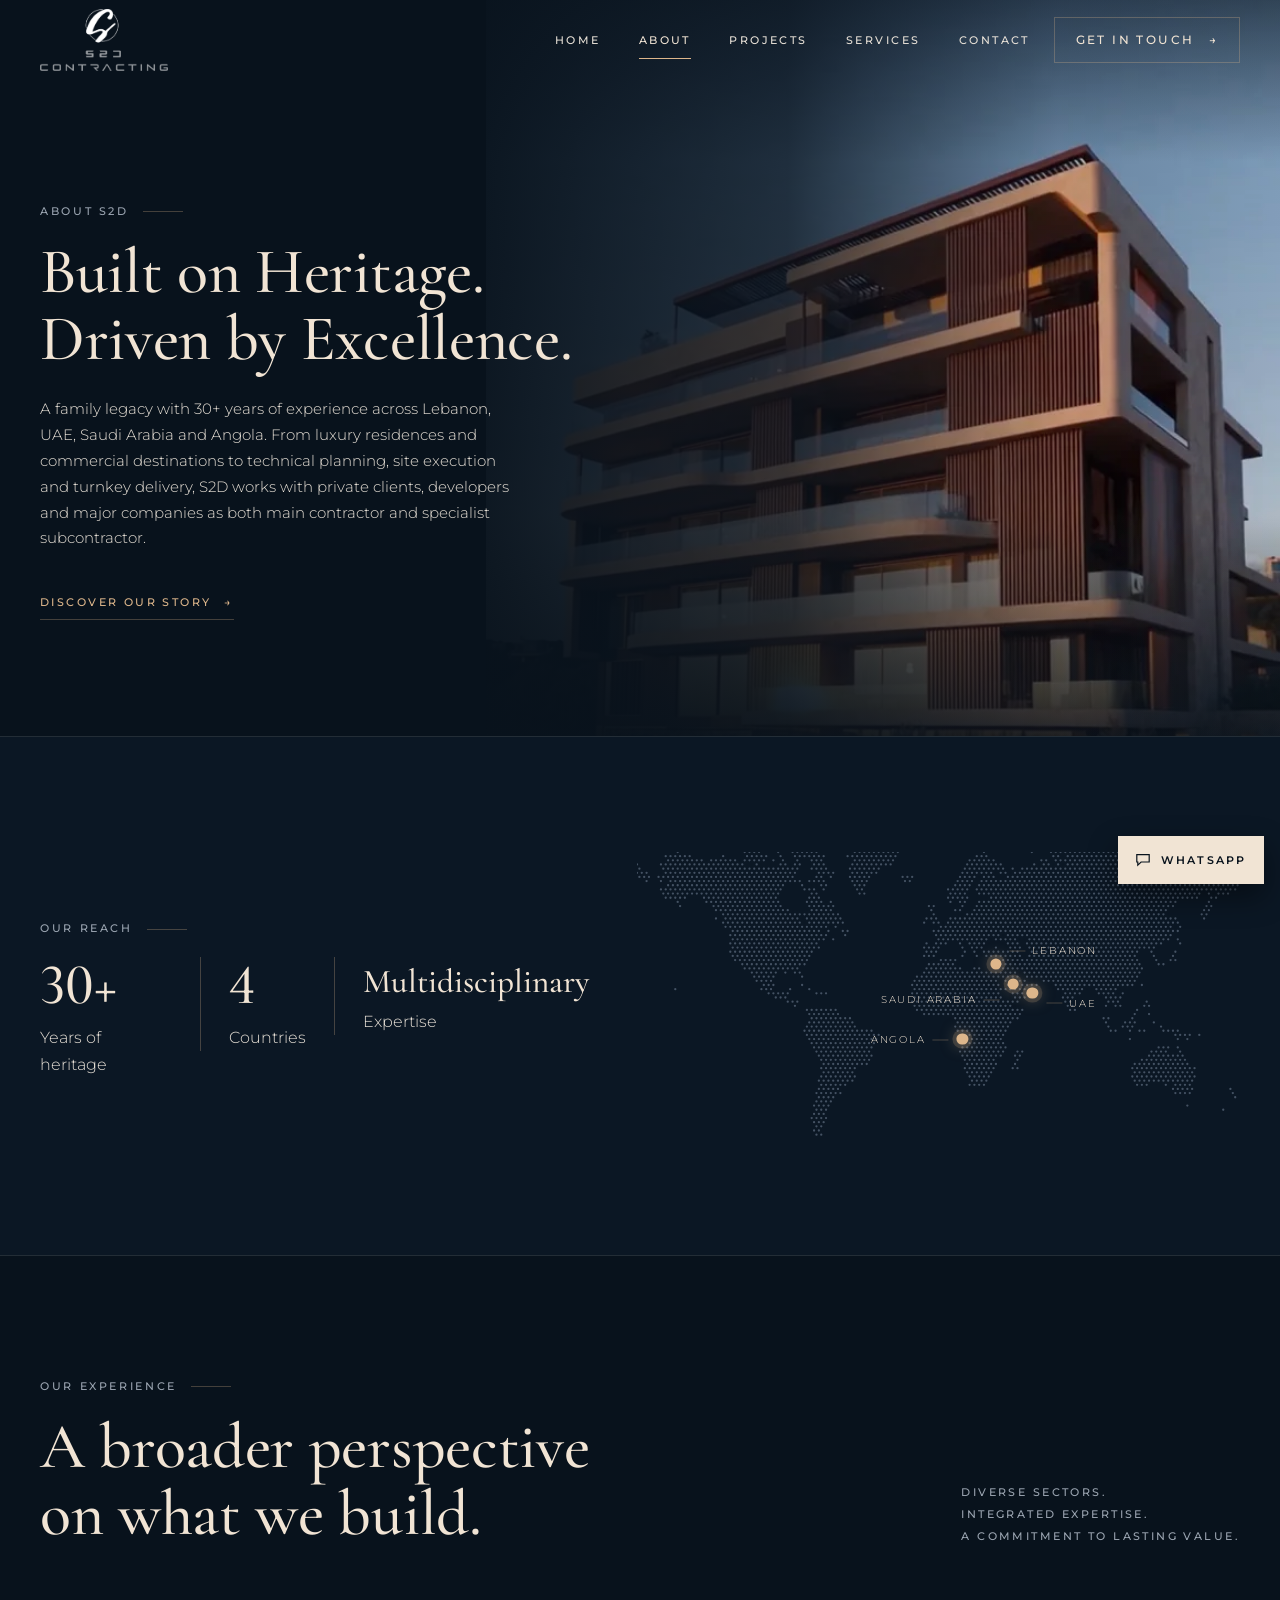
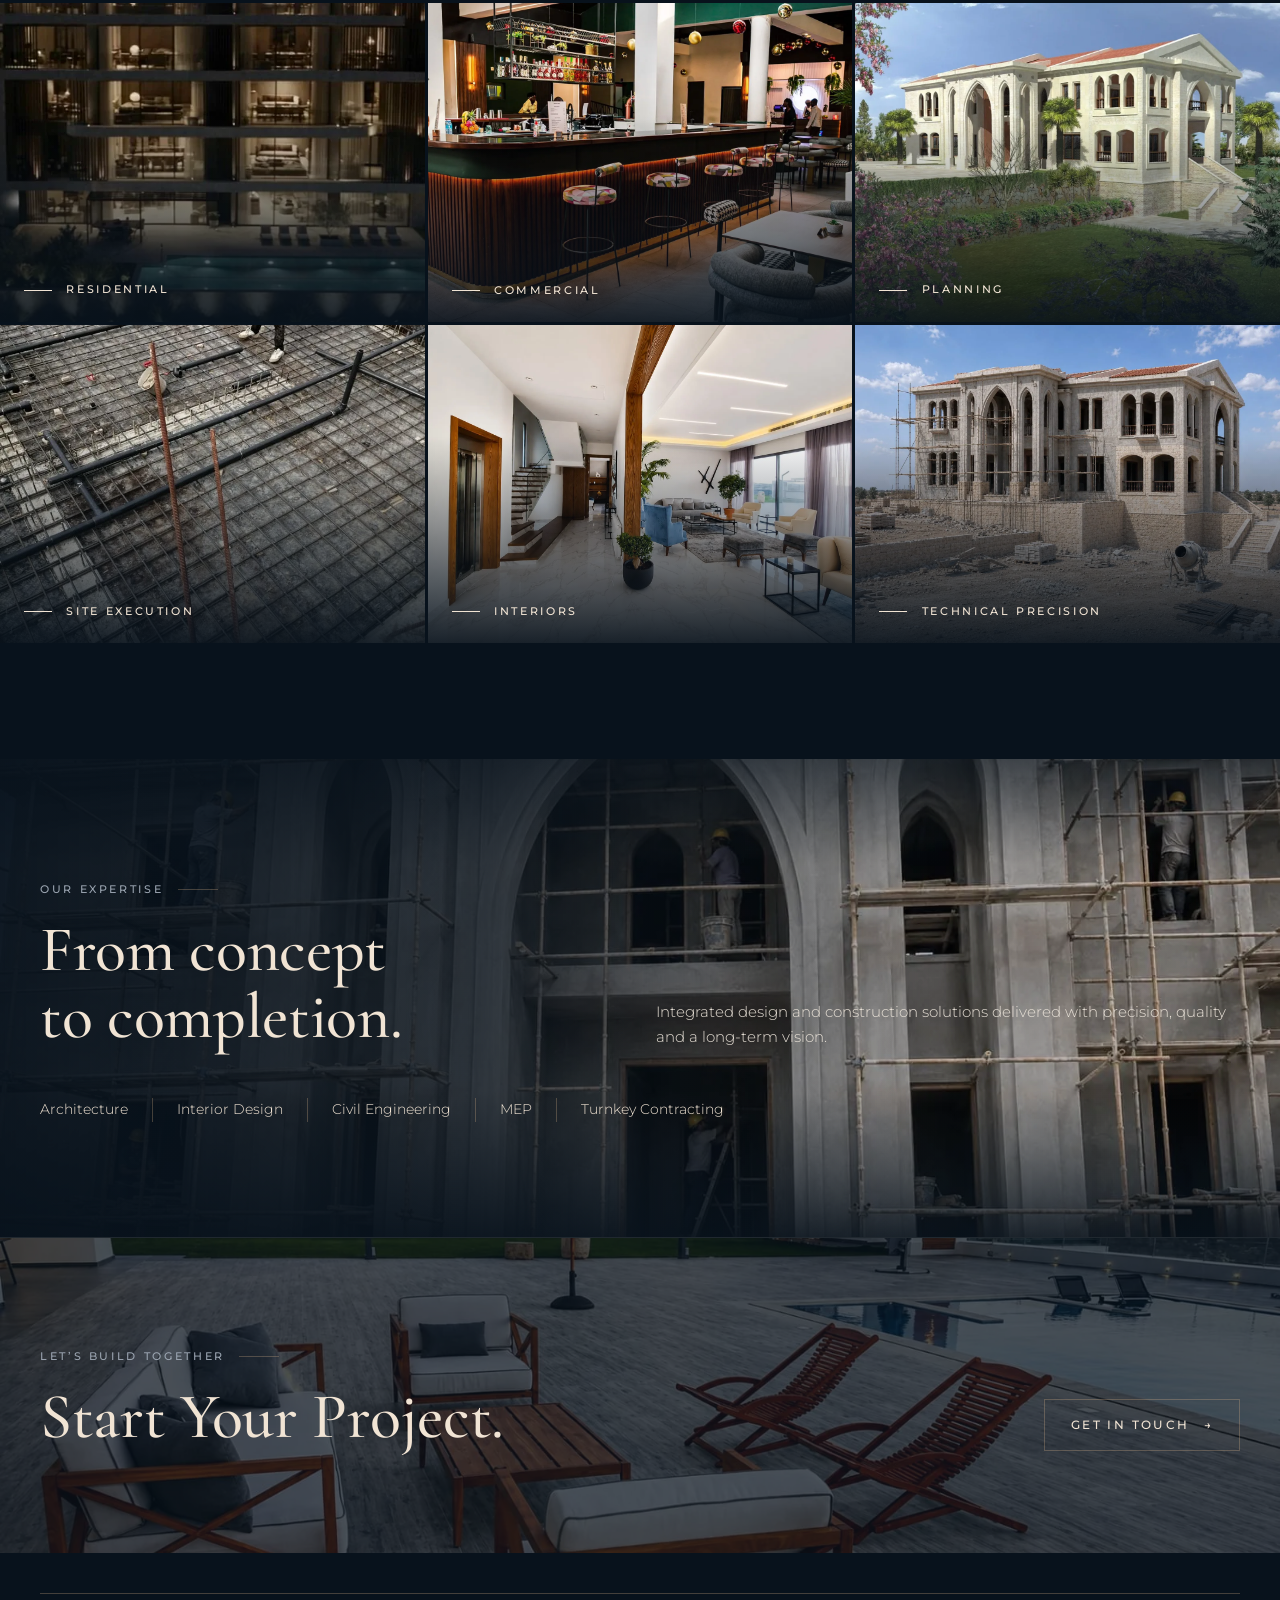
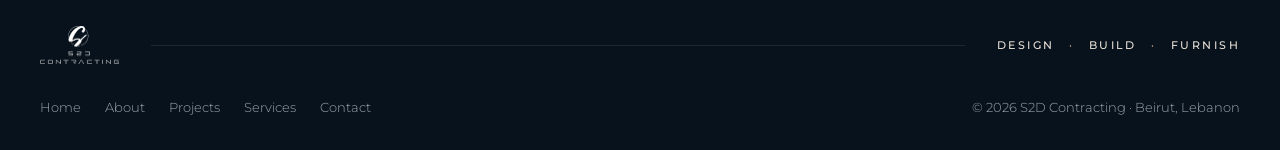
==== about.html @ d3464cb3 "Rebuild the site to match the client's mockups Turns the single page into five pages that follow the" ====
<!doctype html>
<html lang="en">
<head>
  <meta charset="utf-8">
  <meta name="viewport" content="width=device-width, initial-scale=1">
  <title>About S2D | Built on Heritage, Driven by Excellence</title>
  <meta name="description" content="A family legacy with 30+ years of experience across Lebanon, UAE, Saudi Arabia and Angola in design, contracting and turnkey delivery.">
  <meta name="theme-color" content="#08121C">
  <meta property="og:site_name" content="S2D Contracting">
  <meta property="og:title" content="About S2D | Built on Heritage, Driven by Excellence">
  <meta property="og:description" content="A family legacy with 30+ years of experience across Lebanon, UAE, Saudi Arabia and Angola in design, contracting and turnkey delivery.">
  <meta property="og:type" content="website">
  <meta property="og:url" content="https://s2dcontracting.com/about.html">
  <meta property="og:image" content="https://s2dcontracting.com/assets/images/og-image.jpg">
  <meta property="og:image:width" content="1200">
  <meta property="og:image:height" content="630">
  <meta name="twitter:card" content="summary_large_image">
  <link rel="canonical" href="https://s2dcontracting.com/about.html">
  <link rel="icon" href="/assets/images/logo.png">
  <link rel="preconnect" href="https://fonts.googleapis.com">
  <link rel="preconnect" href="https://fonts.gstatic.com" crossorigin>
  <link href="https://fonts.googleapis.com/css2?family=Cormorant+Garamond:wght@400;500;600&amp;family=Montserrat:wght@300;400;500;600&amp;display=swap" rel="stylesheet">
  <link rel="stylesheet" href="/assets/css/site.css?v=mock1">
  <script defer src="/assets/js/images.js?v=mock1"></script>
  <script defer src="/assets/js/projects-data.js?v=mock1"></script>
  <script defer src="/assets/js/site.js?v=mock1"></script>
</head>
<body>
  <a class="skip" href="#main">Skip to content</a>
  <header class="site-header">
    <div class="shell header-bar">
      <a class="brand" href="/" aria-label="S2D Contracting home">
        <img src="/assets/images/logo.png" alt="S2D Contracting" width="1257" height="611">
      </a>
      <nav class="nav" id="nav" aria-label="Main navigation">
        <a href="/">Home</a>
        <a href="/about.html" aria-current="page">About</a>
        <a href="/projects.html">Projects</a>
        <a href="/services.html">Services</a>
        <a href="/contact.html">Contact</a>
        <a class="btn btn-outline" href="/contact.html">Get in touch <span class="arrow" aria-hidden="true">→</span></a>
      </nav>
      <a class="btn btn-outline header-cta" href="/contact.html">Get in touch <span class="arrow" aria-hidden="true">→</span></a>
      <button class="menu" type="button" aria-expanded="false" aria-controls="nav" aria-label="Open menu"><span></span></button>
    </div>
  </header>
  <main id="main">
    <section class="page-hero">
      <div class="media media-cover shade-left" data-image-id="hazmieh-residences-01" data-focal="center 30%" data-eager data-decorative></div>
      <div class="shell page-hero-inner">
        <p class="label">About S2D</p>
        <h1 class="h-lg">Built on Heritage.<br>Driven by Excellence.</h1>
        <p class="copy">A family legacy with 30+ years of experience across Lebanon, UAE, Saudi Arabia and Angola. From luxury residences and commercial destinations to technical planning, site execution and turnkey delivery, S2D works with private clients, developers and major companies as both main contractor and specialist subcontractor.</p>
        <a class="link-arrow" href="#experience">Discover our story <span aria-hidden="true">→</span></a>
      </div>
    </section>

    <section class="reach section" aria-labelledby="reach-title">
      <div class="shell reach-inner">
        <div class="reveal">
          <p class="label" id="reach-title">Our reach</p>
          <div class="reach-stats">
            <div class="stat"><strong>30+</strong><span>Years of heritage</span></div>
            <div class="stat"><strong>4</strong><span>Countries</span></div>
            <div class="stat is-word"><strong>Multidisciplinary</strong><span>Expertise</span></div>
          </div>
        </div>
        <div class="map reveal" role="img" aria-label="Map showing S2D's work in Lebanon, Saudi Arabia, the UAE and Angola">
          <img src="/assets/images/world-dots.svg" alt="" width="1260" height="600" loading="lazy">
          <span class="pin" style="left:59.5%;top:39%;--dy:-0.9rem"><span>Lebanon</span></span>
          <span class="pin is-left" style="left:62.4%;top:46%;--dy:0.9rem"><span>Saudi Arabia</span></span>
          <span class="pin" style="left:65.6%;top:49%;--dy:0.6rem"><span>UAE</span></span>
          <span class="pin is-left" style="left:54%;top:65%"><span>Angola</span></span>
        </div>
      </div>
    </section>

    <section class="section" id="experience" aria-labelledby="experience-title">
      <div class="shell heading-row reveal">
        <div>
          <p class="label">Our experience</p>
          <h2 class="h-lg" id="experience-title">A broader perspective<br>on what we build.</h2>
        </div>
        <p class="aside caps">Diverse sectors.<br>Integrated expertise.<br>A commitment to lasting value.</p>
      </div>
      <div class="tiles">
        <a class="tile shade-bottom" href="/project.html?project=hazmieh-residences"><div class="media media-cover" data-image-id="hazmieh-residences-08" data-decorative></div><span class="label">Residential</span></a>
        <a class="tile shade-bottom" href="/project.html?project=mundos-food-court"><div class="media media-cover" data-image-id="mundos-food-court-01" data-decorative></div><span class="label">Commercial</span></a>
        <a class="tile shade-bottom" href="/project.html?project=villa-south-lebanon"><div class="media media-cover" data-image-id="villa-south-lebanon-08" data-decorative></div><span class="label">Planning</span></a>
        <a class="tile shade-bottom" href="/project.html?project=villa-tyre"><div class="media media-cover" data-image-id="villa-tyre-13" data-decorative></div><span class="label">Site execution</span></a>
        <a class="tile shade-bottom" href="/project.html?project=villa-tyre"><div class="media media-cover" data-image-id="villa-tyre-08" data-decorative></div><span class="label">Interiors</span></a>
        <a class="tile shade-bottom" href="/project.html?project=villa-south-lebanon"><div class="media media-cover" data-image-id="villa-south-lebanon-12" data-decorative></div><span class="label">Technical precision</span></a>
      </div>
    </section>

    <section class="band section" aria-labelledby="expertise-title">
      <div class="media media-cover shade-left" data-image-id="villa-south-lebanon-13" data-decorative></div>
      <div class="shell band-inner reveal">
        <div>
          <p class="label">Our expertise</p>
          <h2 class="h-lg" id="expertise-title">From concept<br>to completion.</h2>
        </div>
        <p class="copy">Integrated design and construction solutions delivered with precision, quality and a long-term vision.</p>
        <ul class="chips">
          <li>Architecture</li><li>Interior Design</li><li>Civil Engineering</li><li>MEP</li><li>Turnkey Contracting</li>
        </ul>
      </div>
    </section>

    <section class="cta">
      <div class="media media-cover shade-full" data-image-id="villa-tyre-07" data-decorative></div>
      <div class="shell cta-inner">
        <div class="reveal">
          <p class="label">Let’s build together</p>
          <h2 class="h-lg">Start Your Project.</h2>
        </div>
        <a class="btn btn-outline reveal" href="/contact.html#enquiry">Get in touch <span class="arrow" aria-hidden="true">→</span></a>
      </div>
    </section>
  </main>
  <footer class="site-footer">
    <div class="shell">
      <div class="footer-line">
        <a class="footer-brand" href="/" aria-label="S2D Contracting home">
          <img src="/assets/images/logo.png" alt="S2D Contracting" width="1257" height="611" loading="lazy">
        </a>
        <span class="rule" aria-hidden="true"></span>
        <p class="footer-motto caps">Design<b aria-hidden="true">·</b>Build<b aria-hidden="true">·</b>Furnish</p>
      </div>
      <div class="footer-meta">
        <nav aria-label="Footer navigation">
          <a href="/">Home</a>
          <a href="/about.html">About</a>
          <a href="/projects.html">Projects</a>
          <a href="/services.html">Services</a>
          <a href="/contact.html">Contact</a>
        </nav>
        <p>© <span id="year">2026</span> S2D Contracting · Beirut, Lebanon</p>
      </div>
    </div>
  </footer>
  <a class="contact-fab" href="https://wa.me/96171557725?text=Hello%20S2D%20Contracting%2C%20I%20would%20like%20to%20discuss%20a%20project." target="_blank" rel="noopener" aria-label="Contact us on WhatsApp">
    <svg width="16" height="16" viewBox="0 0 16 16" aria-hidden="true" focusable="false"><path d="M1.8 2.6h12.4v7.4H6.1L2.8 13.1V10H1.8V2.6Z" fill="none" stroke="currentColor" stroke-width="1.2"/></svg>
    <span>WhatsApp</span>
  </a>
</body>
</html>
---- assets/css/site.css ----
/* S2D Contracting
   Design system taken from the client's mockups (October 2026):
   deep navy-black backgrounds, champagne gold accents, cream type,
   Cormorant Garamond for display headings and Montserrat for text. */

:root {
  --bg: #08121c;
  --bg-2: #0b1724;
  --surface: #0f1d2c;
  --surface-2: #142538;
  --cream: #f1e4d4;
  --text: #e8e1d7;
  --muted: #9ba5b1;
  --gold: #ddb68b;
  --gold-soft: #c9a77c;
  --line: rgba(221, 182, 139, 0.28);
  --line-soft: rgba(241, 228, 212, 0.1);
  --shade: 8, 18, 28;

  --display: "Cormorant Garamond", "Cormorant", Garamond, "Times New Roman", serif;
  --sans: "Montserrat", "Helvetica Neue", Helvetica, Arial, sans-serif;

  --shell: 76rem;
  --gutter: clamp(1rem, 4vw, 2.5rem);
  --header-h: 5rem;
  --ease: cubic-bezier(0.2, 0.7, 0.2, 1);
  color-scheme: dark;
}

*,
*::before,
*::after { box-sizing: border-box; }

html { scroll-behavior: smooth; scroll-padding-top: var(--header-h); }

body {
  margin: 0;
  background: var(--bg);
  color: var(--text);
  font-family: var(--sans);
  font-size: 1rem;
  font-weight: 300;
  line-height: 1.7;
  -webkit-font-smoothing: antialiased;
  text-rendering: optimizeLegibility;
}

body.lock,
body.menu-open { overflow: hidden; }

img, video { max-width: 100%; display: block; }
a { color: inherit; text-decoration: none; }
button, input, select, textarea { font: inherit; color: inherit; }
figure, p, h1, h2, h3, dl, dd { margin: 0; }

h1, h2, h3, .display {
  font-family: var(--display);
  font-weight: 500;
  line-height: 1.04;
  letter-spacing: -0.005em;
  color: var(--cream);
  font-variant-numeric: lining-nums;
}

:focus { outline: none; }
:focus-visible { outline: 2px solid var(--gold); outline-offset: 3px; }
::selection { background: var(--gold); color: var(--bg); }

.skip {
  position: absolute;
  left: 1rem;
  top: 1rem;
  z-index: 100;
  padding: 0.7rem 1rem;
  background: var(--cream);
  color: var(--bg);
  transform: translateY(-200%);
}
.skip:focus { transform: none; }

.shell {
  width: min(var(--shell), calc(100% - 2 * var(--gutter)));
  margin-inline: auto;
}

.section { padding-block: clamp(4.5rem, 9vw, 7.5rem); }

/* ---------- Type helpers ---------- */

.label {
  display: inline-flex;
  align-items: center;
  gap: 0.9rem;
  margin-bottom: 1.25rem;
  color: var(--muted);
  font-size: 0.6875rem;
  font-weight: 500;
  letter-spacing: 0.24em;
  line-height: 1.4;
  text-transform: uppercase;
}
.label::after {
  content: "";
  width: 2.5rem;
  height: 1px;
  background: var(--line);
}
.label.is-plain::after { display: none; }
.label.is-centered::before {
  content: "";
  width: 2.5rem;
  height: 1px;
  background: var(--line);
}

.h-xl { font-size: clamp(2.9rem, 7vw, 5.6rem); }
.h-lg { font-size: clamp(2.4rem, 5vw, 4.2rem); }
.h-md { font-size: clamp(1.9rem, 3.4vw, 2.9rem); }

.lead {
  max-width: 34rem;
  color: var(--text);
  font-size: clamp(1rem, 1.4vw, 1.15rem);
  font-weight: 300;
  line-height: 1.7;
}

.copy { max-width: 38rem; color: var(--muted); font-size: 0.95rem; }
.copy + .copy { margin-top: 1rem; }

.caps {
  font-size: 0.6875rem;
  font-weight: 500;
  letter-spacing: 0.22em;
  text-transform: uppercase;
}

/* ---------- Buttons and links ---------- */

.btn {
  display: inline-flex;
  align-items: center;
  justify-content: center;
  gap: 0.9rem;
  min-height: 3.25rem;
  padding: 0.85rem 1.6rem;
  border: 1px solid transparent;
  border-radius: 0;
  background: transparent;
  font-size: 0.75rem;
  font-weight: 500;
  letter-spacing: 0.2em;
  line-height: 1;
  text-transform: uppercase;
  cursor: pointer;
  transition: background 0.3s var(--ease), color 0.3s var(--ease), border-color 0.3s var(--ease);
}
.btn .arrow { transition: transform 0.3s var(--ease); }
.btn:hover .arrow { transform: translateX(4px); }

.btn-cream { background: var(--cream); color: var(--bg); }
.btn-cream:hover { background: #fff6ea; }

.btn-gold { background: var(--gold); color: var(--bg); }
.btn-gold:hover { background: #e8c7a1; }

.btn-outline { border-color: var(--line); color: var(--cream); }
.btn-outline:hover { border-color: var(--gold); color: var(--gold); }

.link-arrow {
  display: inline-flex;
  align-items: center;
  gap: 0.8rem;
  padding-bottom: 0.45rem;
  border-bottom: 1px solid var(--line);
  color: var(--gold);
  font-size: 0.6875rem;
  font-weight: 500;
  letter-spacing: 0.22em;
  text-transform: uppercase;
  transition: border-color 0.3s var(--ease);
}
.link-arrow:hover { border-color: var(--gold); }

.link-underline {
  display: inline-block;
  padding-bottom: 0.3rem;
  border-bottom: 1px solid currentColor;
  color: var(--cream);
  font-size: 0.875rem;
  letter-spacing: 0.06em;
}
.link-underline:hover { color: var(--gold); }

/* ---------- Header ---------- */

.site-header {
  position: fixed;
  inset: 0 0 auto;
  z-index: 50;
  transition: background 0.35s var(--ease), border-color 0.35s var(--ease);
  border-bottom: 1px solid transparent;
}
.site-header.is-solid,
body.menu-open .site-header {
  background: rgba(var(--shade), 0.94);
  border-bottom-color: var(--line-soft);
  -webkit-backdrop-filter: blur(10px);
  backdrop-filter: blur(10px);
}

.header-bar {
  display: flex;
  align-items: center;
  justify-content: space-between;
  gap: 1.5rem;
  min-height: var(--header-h);
}

.brand img { width: auto; height: 3.4rem; }
@media (min-width: 1024px) { .brand img { height: 3.9rem; } }

.nav { display: none; }

.header-cta { display: none; }

.menu {
  position: relative;
  width: 2.75rem;
  height: 2.75rem;
  border: 0;
  background: transparent;
  cursor: pointer;
}
.menu span,
.menu span::before,
.menu span::after {
  position: absolute;
  left: 0.45rem;
  right: 0.45rem;
  height: 1px;
  background: var(--cream);
  content: "";
  transition: transform 0.3s var(--ease), opacity 0.3s var(--ease);
}
.menu span { top: 50%; }
.menu span::before { left: 0; right: 0; top: -8px; }
.menu span::after { left: 0; right: 0; top: 8px; }
.menu[aria-expanded="true"] span { background: transparent; }
.menu[aria-expanded="true"] span::before { transform: translateY(8px) rotate(45deg); }
.menu[aria-expanded="true"] span::after { transform: translateY(-8px) rotate(-45deg); }

.nav.is-open {
  position: fixed;
  inset: var(--header-h) 0 0;
  display: flex;
  flex-direction: column;
  gap: 0.25rem;
  padding: 2rem var(--gutter);
  background: var(--bg);
  overflow-y: auto;
}
.nav.is-open a:not(.btn) {
  padding: 1rem 0;
  border-bottom: 1px solid var(--line-soft);
  font-family: var(--display);
  font-size: 2rem;
  color: var(--cream);
}
.nav.is-open a[aria-current="page"] { color: var(--gold); }
.nav.is-open .btn { margin-top: 2rem; align-self: flex-start; }

@media (min-width: 1024px) {
  .menu { display: none; }
  .nav {
    display: flex;
    align-items: center;
    gap: 2.4rem;
    margin-left: auto;
  }
  .nav a:not(.btn) {
    position: relative;
    padding: 0.4rem 0;
    color: var(--text);
    font-size: 0.6875rem;
    font-weight: 500;
    letter-spacing: 0.22em;
    text-transform: uppercase;
    transition: color 0.3s var(--ease);
  }
  .nav a:not(.btn)::after {
    content: "";
    position: absolute;
    left: 0;
    right: 0;
    bottom: -0.2rem;
    height: 1px;
    background: var(--gold);
    transform: scaleX(0);
    transition: transform 0.3s var(--ease);
  }
  .nav a:not(.btn):hover { color: var(--cream); }
  .nav a[aria-current="page"] { color: var(--cream); }
  .nav a[aria-current="page"]::after,
  .nav a:not(.btn):hover::after { transform: scaleX(1); }
  .nav .btn { display: none; }
  .header-cta { display: inline-flex; min-height: 2.9rem; padding-inline: 1.3rem; }
}

/* ---------- Media ---------- */

.media { position: relative; overflow: hidden; background: var(--surface); }
.media-cover { position: absolute; inset: 0; }
.media img,
.media video {
  position: absolute;
  inset: 0;
  width: 100%;
  height: 100%;
  object-fit: cover;
}

.shade-left::after,
.shade-bottom::after,
.shade-full::after {
  content: "";
  position: absolute;
  inset: 0;
  pointer-events: none;
}
.shade-left::after {
  background:
    linear-gradient(90deg, rgba(var(--shade), 0.96) 0%, rgba(var(--shade), 0.78) 38%, rgba(var(--shade), 0.15) 72%, rgba(var(--shade), 0.05) 100%),
    linear-gradient(180deg, rgba(var(--shade), 0.6) 0%, transparent 22%, transparent 70%, rgba(var(--shade), 0.85) 100%);
}
.shade-bottom::after {
  background: linear-gradient(180deg, transparent 35%, rgba(var(--shade), 0.92) 100%);
}
.shade-full::after { background: rgba(var(--shade), 0.72); }

/* ---------- Hero ---------- */

.hero {
  position: relative;
  min-height: 100svh;
  display: flex;
  align-items: center;
  padding: calc(var(--header-h) + 3rem) 0 6rem;
  overflow: hidden;
}
.hero .media-cover { z-index: 0; }
.hero-inner { position: relative; z-index: 1; }
.hero h1 { max-width: 11em; margin-bottom: 1.5rem; }
.hero .lead { margin-bottom: 2.5rem; }
.hero-actions { display: flex; flex-wrap: wrap; align-items: center; gap: 1.5rem 2.25rem; }
.hero-place {
  position: absolute;
  left: 50%;
  bottom: 2rem;
  z-index: 1;
  display: flex;
  align-items: center;
  gap: 1.25rem;
  color: var(--cream);
  transform: translateX(-50%);
  white-space: nowrap;
}
.hero.has-pillars { padding-bottom: 11rem; }
.hero.has-pillars .hero-place { bottom: 7.5rem; }
@media (min-width: 720px) {
  .hero.has-pillars { padding-bottom: 13rem; }
  .hero.has-pillars .hero-place { bottom: 8.5rem; }
}
.hero-place::before,
.hero-place::after { content: ""; width: 3.5rem; height: 1px; background: var(--line); }

.kicker-row {
  display: flex;
  flex-wrap: wrap;
  gap: 0.6rem 1.1rem;
  margin-bottom: 1.6rem;
  color: var(--text);
}
.kicker-row span + span::before { content: "/"; margin-right: 1.1rem; color: var(--gold); }

@media (max-width: 719px) {
  .hero { align-items: flex-start; padding-top: calc(var(--header-h) + 2.5rem); }
  .hero .shade-left::after {
    background: linear-gradient(180deg, rgba(var(--shade), 0.95) 0%, rgba(var(--shade), 0.7) 45%, rgba(var(--shade), 0.15) 72%, rgba(var(--shade), 0.7) 100%);
  }
}

/* Split page hero: copy left, image right (About, Projects, Services) */
.page-hero {
  position: relative;
  display: grid;
  min-height: min(46rem, 92svh);
  padding-top: var(--header-h);
  overflow: hidden;
}
.page-hero .media-cover { z-index: 0; }
.page-hero-inner {
  position: relative;
  z-index: 1;
  align-self: center;
  padding-block: 4rem;
}
.page-hero h1 { max-width: 10.5em; margin-bottom: 1.5rem; }
.page-hero .copy { margin-bottom: 2.25rem; color: var(--text); }
@media (min-width: 960px) {
  .page-hero .media-cover { left: 38%; }
  .page-hero .copy { max-width: 30rem; }
}
@media (max-width: 959px) {
  .page-hero .shade-left::after {
    background: linear-gradient(180deg, rgba(var(--shade), 0.55) 0%, rgba(var(--shade), 0.9) 60%, var(--bg) 100%);
  }
}

/* ---------- Pillars: Design / Build / Furnish ---------- */

.pillars {
  position: relative;
  z-index: 2;
  display: grid;
  gap: 1rem;
  margin-top: -4rem;
}
.pillar {
  position: relative;
  display: flex;
  align-items: flex-end;
  min-height: 19rem;
  padding: 1.5rem;
  border: 1px solid var(--line-soft);
  overflow: hidden;
}
.pillar .media-cover { z-index: 0; transition: transform 0.8s var(--ease); }
.pillar:hover .media-cover { transform: scale(1.04); }
.pillar-copy { position: relative; z-index: 1; }
.pillar .num { display: block; margin-bottom: 0.4rem; color: var(--cream); }
.pillar h3 { font-size: clamp(2.2rem, 3vw, 2.75rem); margin-bottom: 0.65rem; }
.pillar p { max-width: 14rem; color: var(--text); line-height: 1.6; }
@media (min-width: 720px) {
  .pillars { grid-template-columns: repeat(3, minmax(0, 1fr)); margin-top: -6rem; }
  .pillar { min-height: 22rem; }
}

/* ---------- Let's Talk ---------- */

.pillars + .talk { margin-top: clamp(3.5rem, 7vw, 6rem); }

.talk {
  position: relative;
  overflow: hidden;
  border-block: 1px solid var(--line-soft);
}
.talk .media-cover { z-index: 0; }
.talk-inner {
  position: relative;
  z-index: 1;
  display: grid;
  gap: 3rem;
}
.talk h2 { margin-bottom: 1.25rem; }
.talk .copy { margin-bottom: 2rem; color: var(--text); }
.talk-list { display: grid; gap: 1.6rem; align-content: center; }
.talk-list a {
  display: flex;
  align-items: center;
  gap: 1.2rem;
  color: var(--cream);
  font-size: 0.95rem;
  letter-spacing: 0.02em;
  transition: color 0.3s var(--ease);
}
.talk-list a:hover { color: var(--gold); }
.talk-list svg { flex: none; width: 1.35rem; height: 1.35rem; color: var(--cream); }
.talk-list .is-whatsapp svg { color: #5fd27d; }
@media (min-width: 900px) {
  .talk-inner { grid-template-columns: 1.15fr 1fr; gap: 0; }
  .talk-list { padding-left: 3.5rem; border-left: 1px solid var(--gold); }
}

/* ---------- Stats ---------- */

.stats {
  display: grid;
  grid-template-columns: repeat(2, minmax(0, 1fr));
  gap: 2.5rem 1rem;
  text-align: center;
}
.stat strong {
  display: block;
  margin-bottom: 0.6rem;
  font-family: var(--display);
  font-size: clamp(2.6rem, 5vw, 3.6rem);
  font-weight: 500;
  line-height: 1;
  color: var(--cream);
  font-variant-numeric: lining-nums;
}
.stat span { display: block; max-width: 9rem; margin-inline: auto; color: var(--text); }
@media (min-width: 900px) {
  .stats { grid-template-columns: repeat(4, minmax(0, 1fr)); gap: 0; }
  .stat + .stat { border-left: 1px solid var(--line-soft); }
}

/* About: reach row with map */
.reach { border-block: 1px solid var(--line-soft); background: var(--bg-2); }
.reach-inner { display: grid; gap: 3rem; align-items: center; }
.reach-stats { display: grid; grid-template-columns: auto auto 1fr; gap: 1.75rem; align-items: start; }
.reach-stats .stat { text-align: left; }
.reach-stats .stat + .stat { padding-left: 1.75rem; border-left: 1px solid var(--line); }
.reach-stats .stat span { margin: 0; }
.reach-stats .stat.is-word strong { font-size: clamp(1.6rem, 2.6vw, 2.2rem); margin-top: 0.5rem; }
.map { position: relative; width: 100%; }
.map img { width: 100%; height: auto; opacity: 0.85; }
.pin {
  position: absolute;
  display: flex;
  align-items: center;
  gap: 0.5rem;
  color: var(--cream);
  font-size: 0.625rem;
  letter-spacing: 0.18em;
  text-transform: uppercase;
  white-space: nowrap;
  transform: translate(-0.35rem, -50%);
}
.pin::before {
  content: "";
  flex: none;
  width: 0.7rem;
  height: 0.7rem;
  border-radius: 50%;
  background: var(--gold);
  box-shadow: 0 0 0 4px rgba(221, 182, 139, 0.18), 0 0 16px rgba(221, 182, 139, 0.6);
}
.pin.is-left { flex-direction: row-reverse; transform: translate(calc(-100% + 0.35rem), -50%); }
.pin span { position: relative; top: var(--dy, 0); }
.pin span::before { content: ""; display: inline-block; width: 1rem; height: 1px; margin-right: 0.45rem; vertical-align: middle; background: var(--line); }
.pin.is-left span::before { display: none; }
.pin.is-left span::after { content: ""; display: inline-block; width: 1rem; height: 1px; margin-left: 0.45rem; vertical-align: middle; background: var(--line); }
@media (min-width: 900px) {
  .reach-inner { grid-template-columns: 1fr 1.1fr; }
}
@media (max-width: 560px) {
  .reach-stats { grid-template-columns: 1fr 1fr; }
  .reach-stats .stat.is-word { grid-column: 1 / -1; padding-left: 0; border-left: 0; }
}

/* ---------- Section heading row ---------- */

.heading-row { display: grid; gap: 1.5rem; margin-bottom: clamp(2.5rem, 5vw, 3.5rem); }
.heading-row .aside { color: var(--muted); line-height: 2; }
@media (min-width: 900px) {
  .heading-row { grid-template-columns: 1.4fr 1fr; align-items: end; }
  .heading-row .aside { justify-self: end; }
}

/* ---------- Experience tiles (About) ---------- */

.tiles { display: grid; grid-template-columns: repeat(2, minmax(0, 1fr)); gap: 3px; }
.tile {
  position: relative;
  display: flex;
  align-items: flex-end;
  aspect-ratio: 4 / 3;
  padding: 1rem;
  overflow: hidden;
}
.tile .media-cover { z-index: 0; transition: transform 0.8s var(--ease); }
.tile:hover .media-cover { transform: scale(1.04); }
.tile .label { position: relative; z-index: 1; margin: 0; color: var(--cream); }
.tile .label::after { display: none; }
.tile .label::before { content: ""; width: 1.75rem; height: 1px; background: var(--cream); }
@media (min-width: 900px) {
  .tiles { grid-template-columns: repeat(3, minmax(0, 1fr)); }
  .tile { padding: 1.5rem; }
}

/* ---------- Expertise band ---------- */

.band { position: relative; overflow: hidden; }
.band .media-cover { z-index: 0; }
.band-inner { position: relative; z-index: 1; display: grid; gap: 2rem; }
.band .copy { color: var(--text); }
.chips {
  display: flex;
  flex-wrap: wrap;
  gap: 0.75rem 0;
  margin-top: 1rem;
  color: var(--cream);
  font-size: 0.875rem;
}
.chips li { list-style: none; padding-inline: 1.5rem; border-left: 1px solid var(--line); }
.chips li:first-child { padding-left: 0; border-left: 0; }
.chips { padding: 0; margin-bottom: 0; }
@media (min-width: 900px) {
  .band-inner { grid-template-columns: 1fr 1fr; align-items: end; }
  .band .chips { grid-column: 1 / -1; }
}

/* ---------- Projects ---------- */

.featured {
  display: grid;
  border: 1px solid var(--line-soft);
  background: var(--bg-2);
}
.featured .media { aspect-ratio: 16 / 10; }
.featured-copy {
  display: flex;
  flex-direction: column;
  justify-content: center;
  padding: clamp(1.75rem, 4vw, 3rem);
}
.featured-copy .num { color: var(--muted); margin-bottom: 1.5rem; }
.featured-copy h2 { font-size: clamp(2.3rem, 4vw, 3.4rem); margin-bottom: 1rem; }
.featured-copy .where { color: var(--muted); margin-bottom: 2.5rem; }
.featured-copy .link-arrow { align-self: flex-start; }
@media (min-width: 900px) {
  .featured { grid-template-columns: 1.75fr 1fr; }
  .featured .media { aspect-ratio: auto; min-height: 26rem; }
}

.num {
  display: inline-flex;
  align-items: center;
  gap: 0.75rem;
  font-size: 0.6875rem;
  font-weight: 500;
  letter-spacing: 0.22em;
}
.num::after { content: ""; width: 2rem; height: 1px; background: var(--line); }

.card-grid { display: grid; gap: 1rem; margin-top: 1rem; }
.card {
  position: relative;
  display: flex;
  align-items: flex-end;
  aspect-ratio: 4 / 3;
  padding: clamp(1.25rem, 3vw, 2rem);
  overflow: hidden;
  border: 1px solid var(--line-soft);
}
.card .media-cover { z-index: 0; transition: transform 0.8s var(--ease); }
.card:hover .media-cover { transform: scale(1.04); }
.card-copy { position: relative; z-index: 1; }
.card .num { color: var(--cream); margin-bottom: 0.75rem; }
.card h3 { font-size: clamp(1.7rem, 2.6vw, 2.3rem); margin-bottom: 0.4rem; }
.card .where { color: var(--text); }
@media (min-width: 720px) {
  .card-grid { grid-template-columns: repeat(2, minmax(0, 1fr)); }
  .card-grid .card:last-child:nth-child(odd) { grid-column: 1 / -1; aspect-ratio: 21 / 9; }
}

/* ---------- CTA band ---------- */

.cta {
  position: relative;
  overflow: hidden;
  border-top: 1px solid var(--line-soft);
}
.cta .media-cover { z-index: 0; }
.cta-inner {
  position: relative;
  z-index: 1;
  display: grid;
  gap: 2rem;
  padding-block: clamp(4rem, 8vw, 6.5rem);
}
@media (min-width: 900px) {
  .cta-inner { grid-template-columns: 1fr auto; align-items: end; }
}

/* ---------- Services ---------- */

.service-grid { display: grid; gap: 1px; background: var(--line-soft); border: 1px solid var(--line-soft); }
.service {
  padding: clamp(1.75rem, 3vw, 2.5rem);
  background: var(--bg);
  transition: background 0.3s var(--ease);
}
.service:hover { background: var(--bg-2); }
.service .num { color: var(--gold); margin-bottom: 1.5rem; }
.service h3 { font-size: clamp(1.7rem, 2.4vw, 2.1rem); margin-bottom: 0.75rem; }
.service p { color: var(--muted); font-size: 0.925rem; }
@media (min-width: 720px) { .service-grid { grid-template-columns: repeat(2, minmax(0, 1fr)); } }
@media (min-width: 1024px) { .service-grid { grid-template-columns: repeat(3, minmax(0, 1fr)); } }

.steps { display: grid; gap: 2rem; padding: 0; margin: 0; list-style: none; counter-reset: step; }
.steps li { padding-top: 1.5rem; border-top: 1px solid var(--line); }
.steps .num { color: var(--gold); margin-bottom: 1rem; }
.steps h3 { font-size: 1.75rem; margin-bottom: 0.6rem; }
.steps p { color: var(--muted); font-size: 0.925rem; }
@media (min-width: 900px) { .steps { grid-template-columns: repeat(5, minmax(0, 1fr)); gap: 1.75rem; } }

/* ---------- Contact form ---------- */

.contact-grid { display: grid; gap: 3rem; }
@media (min-width: 960px) { .contact-grid { grid-template-columns: 0.9fr 1.1fr; align-items: start; } }

.form {
  padding: clamp(1.5rem, 3.5vw, 2.75rem);
  border: 1px solid var(--line);
  background: var(--bg-2);
}
.form-row { display: grid; gap: 0 1.5rem; }
@media (min-width: 720px) { .form-row { grid-template-columns: 1fr 1fr; } }
.field { margin-bottom: 1.4rem; }
.field label {
  display: block;
  margin-bottom: 0.35rem;
  color: var(--gold);
  font-size: 0.6875rem;
  font-weight: 500;
  letter-spacing: 0.2em;
  text-transform: uppercase;
}
.field input,
.field select,
.field textarea {
  width: 100%;
  min-height: 2.9rem;
  padding: 0.6rem 0;
  border: 0;
  border-bottom: 1px solid var(--line);
  border-radius: 0;
  background: transparent;
  color: var(--cream);
  font-weight: 300;
}
.field textarea { min-height: 8rem; resize: vertical; }
.field input::placeholder,
.field textarea::placeholder { color: var(--muted); opacity: 1; }
.field select { cursor: pointer; }
.field option { background: var(--bg-2); color: var(--cream); }
.field input:focus,
.field select:focus,
.field textarea:focus { border-bottom-color: var(--gold); }
.field input:user-invalid,
.field textarea:user-invalid { border-bottom-color: #f2a3a3; }
.field input:-webkit-autofill,
.field textarea:-webkit-autofill {
  -webkit-text-fill-color: var(--cream);
  box-shadow: 0 0 0 1000px var(--bg-2) inset;
}
.form-note { margin-top: 1rem; color: var(--muted); font-size: 0.825rem; }

/* ---------- Footer ---------- */

.site-footer { padding-block: 2.5rem 2rem; background: var(--bg); }
.footer-line {
  display: grid;
  gap: 1.5rem;
  align-items: center;
  padding-top: 2rem;
  border-top: 1px solid var(--line);
}
.footer-brand { display: flex; align-items: center; gap: 1rem; }
.footer-brand img { height: 2.4rem; width: auto; }
.footer-motto { color: var(--text); }
.footer-motto b { margin-inline: 0.9rem; color: var(--gold); font-weight: 500; }
.footer-meta {
  display: flex;
  flex-wrap: wrap;
  justify-content: space-between;
  gap: 1rem 2rem;
  margin-top: 2rem;
  color: var(--muted);
  font-size: 0.8125rem;
}
.footer-meta nav { display: flex; flex-wrap: wrap; gap: 0.5rem 1.5rem; }
.footer-meta a:hover { color: var(--cream); }
@media (min-width: 900px) {
  .footer-line { grid-template-columns: auto 1fr auto; gap: 2rem; }
  .footer-line .rule { height: 1px; background: var(--line-soft); }
}
@media (max-width: 899px) { .footer-line .rule { display: none; } }

/* ---------- Floating WhatsApp ---------- */

.contact-fab {
  position: fixed;
  right: max(1rem, env(safe-area-inset-right));
  bottom: max(1rem, env(safe-area-inset-bottom));
  z-index: 40;
  display: inline-flex;
  align-items: center;
  gap: 0.6rem;
  min-height: 3rem;
  padding: 0 1.1rem;
  background: var(--cream);
  color: var(--bg);
  box-shadow: 0 12px 30px rgba(0, 0, 0, 0.45);
  font-size: 0.6875rem;
  font-weight: 600;
  letter-spacing: 0.2em;
  text-transform: uppercase;
  transition: opacity 0.3s var(--ease), transform 0.3s var(--ease);
}
.contact-fab:hover { background: #fff6ea; }
.contact-fab.is-hidden { opacity: 0; transform: translateY(12px); pointer-events: none; }

/* ---------- Project detail page ---------- */

.project-hero { min-height: min(52rem, 100svh); align-items: flex-end; padding-bottom: 4.5rem; }
.project-hero h1 { max-width: 12em; }
.back-link {
  display: flex;
  width: max-content;
  align-items: center;
  gap: 0.6rem;
  margin-bottom: 2rem;
  color: var(--text);
  font-size: 0.6875rem;
  font-weight: 500;
  letter-spacing: 0.22em;
  text-transform: uppercase;
}
.back-link:hover { color: var(--gold); }

.overview { display: grid; gap: 2.5rem; }
@media (min-width: 900px) { .overview { grid-template-columns: 0.9fr 1.1fr; } }
.meta { margin-top: 2rem; border-top: 1px solid var(--line-soft); }
.meta div {
  display: grid;
  gap: 0.25rem;
  padding: 1rem 0;
  border-bottom: 1px solid var(--line-soft);
}
.meta dt { color: var(--gold); font-size: 0.6875rem; font-weight: 500; letter-spacing: 0.2em; text-transform: uppercase; }
.meta dd { color: var(--cream); }
@media (min-width: 720px) { .meta div { grid-template-columns: 9rem 1fr; align-items: baseline; } }

.project-grid { display: flex; align-items: flex-start; justify-content: center; gap: 1rem; }
.project-grid-col {
  flex: 0 1 calc((100% - (var(--cols, 1) - 1) * 1rem) / var(--cols, 1));
  min-width: 0;
  display: flex;
  flex-direction: column;
  gap: 1rem;
}
.project-image {
  position: relative;
  display: block;
  width: 100%;
  padding: 0;
  border: 1px solid var(--line-soft);
  background: var(--surface);
  overflow: hidden;
  cursor: zoom-in;
}
.project-image img {
  position: absolute;
  inset: 0;
  width: 100%;
  height: 100%;
  object-fit: cover;
  transition: transform 0.7s var(--ease);
}
.project-image:hover img { transform: scale(1.03); }
.media-tag {
  position: absolute;
  inset: auto 0 0;
  z-index: 1;
  padding: 2.5rem 1rem 0.9rem;
  background: linear-gradient(180deg, transparent, rgba(var(--shade), 0.85));
  color: var(--cream);
  font-size: 0.625rem;
  font-weight: 500;
  letter-spacing: 0.22em;
  text-align: left;
  text-transform: uppercase;
  pointer-events: none;
}
.play-badge {
  position: absolute;
  top: 50%;
  left: 50%;
  z-index: 1;
  width: 4rem;
  height: 4rem;
  border: 1px solid var(--cream);
  border-radius: 50%;
  background: rgba(var(--shade), 0.35);
  transform: translate(-50%, -50%);
  pointer-events: none;
}
.play-badge::after {
  content: "";
  position: absolute;
  top: 50%;
  left: 54%;
  border-style: solid;
  border-width: 0.5rem 0 0.5rem 0.85rem;
  border-color: transparent transparent transparent var(--cream);
  transform: translate(-50%, -50%);
}

.lightbox {
  position: fixed;
  inset: 0;
  z-index: 90;
  display: none;
  place-items: center;
  padding: 1.5rem;
  background: rgba(var(--shade), 0.97);
}
.lightbox.is-open { display: grid; }
.lightbox img,
.lightbox video { max-width: min(92vw, 80rem); max-height: 80vh; width: auto; margin: 0 auto; }
.lightbox video { background: #000; }
.lightbox p { margin-top: 1rem; color: var(--text); text-align: center; font-family: var(--display); font-size: 1.25rem; }
.lightbox-close {
  position: absolute;
  top: 1rem;
  right: 1rem;
  width: 2.75rem;
  height: 2.75rem;
  border: 1px solid var(--line);
  background: transparent;
  color: var(--cream);
  font-size: 1.4rem;
  cursor: pointer;
}

.not-found { min-height: 70vh; display: grid; place-content: center; gap: 1.5rem; padding-top: var(--header-h); text-align: center; }

.is-fallback { background: var(--surface); }

/* ---------- Reveal on scroll ---------- */

.js .reveal { opacity: 0; transform: translateY(18px); transition: opacity 0.9s var(--ease), transform 0.9s var(--ease); }
.js .reveal.is-in { opacity: 1; transform: none; }

@media (prefers-reduced-motion: reduce) {
  html { scroll-behavior: auto; }
  *, *::before, *::after { transition: none !important; animation: none !important; }
  .js .reveal { opacity: 1; transform: none; }
}
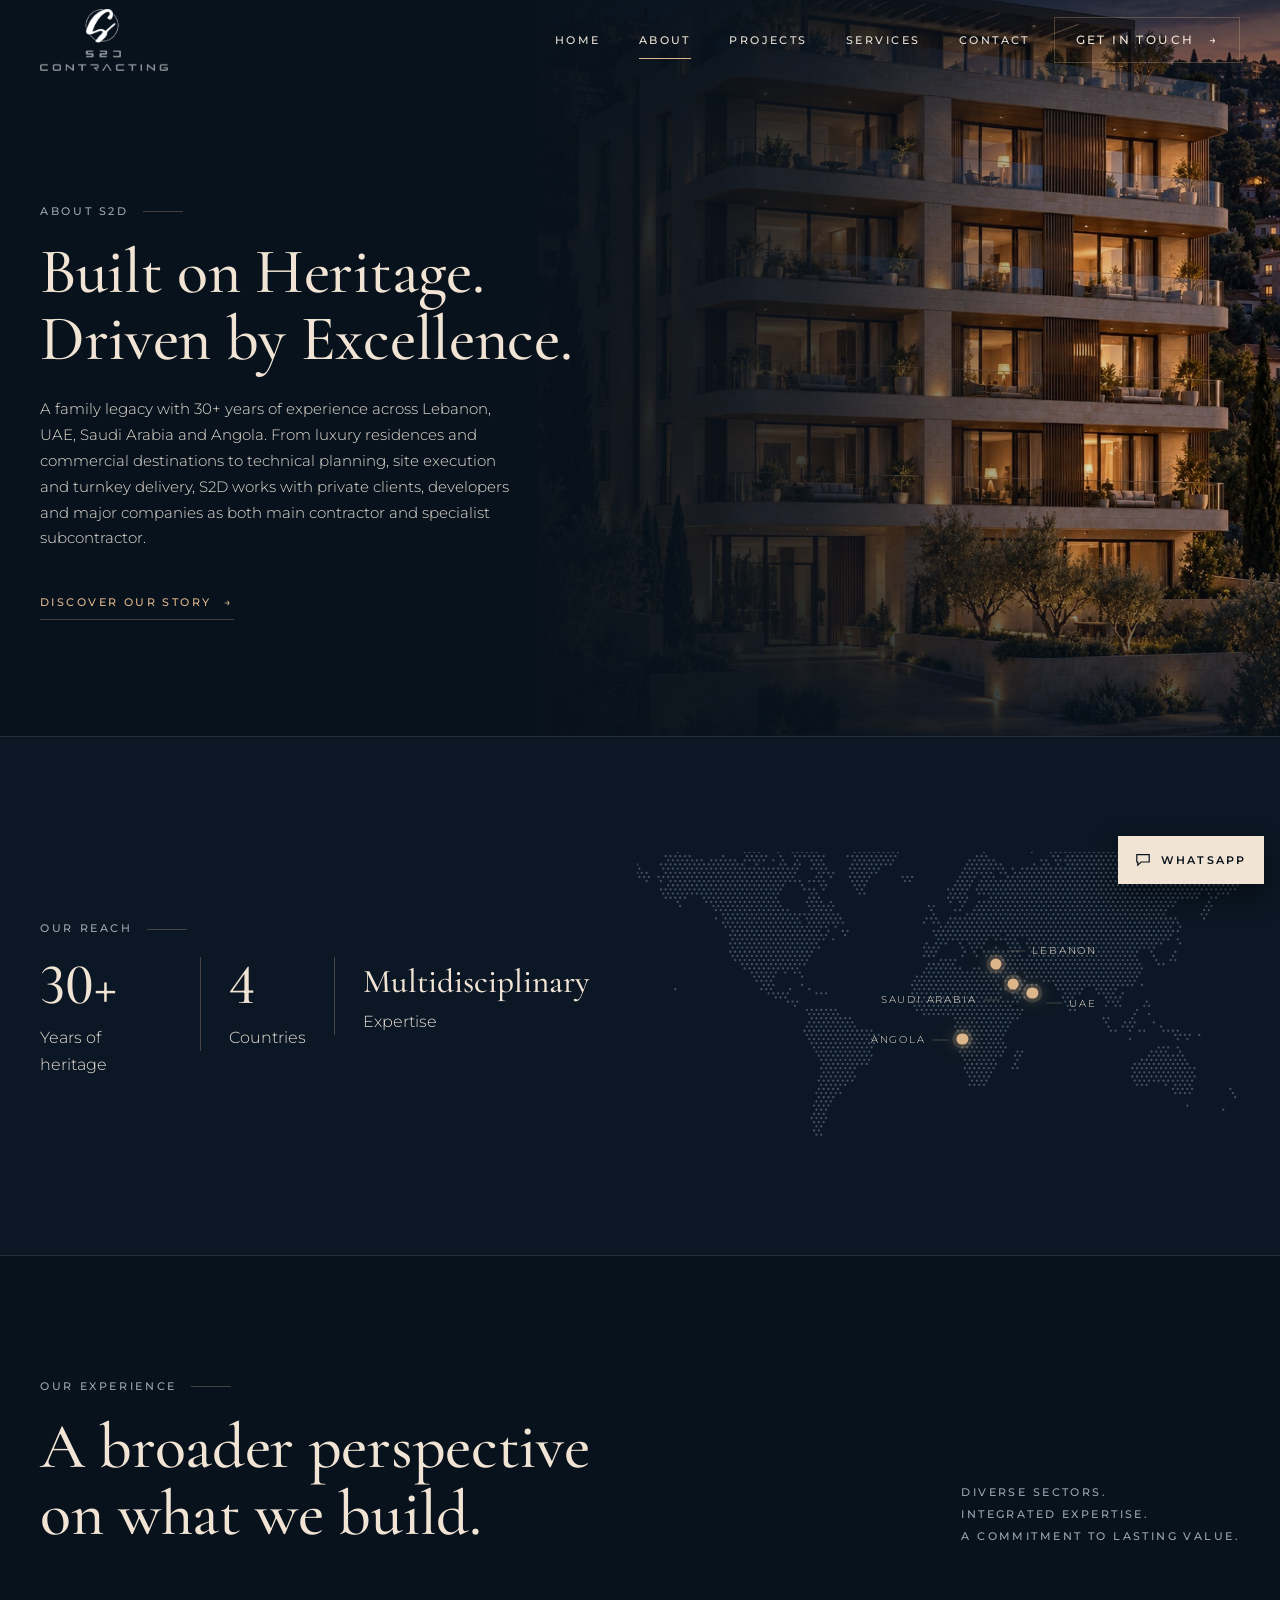
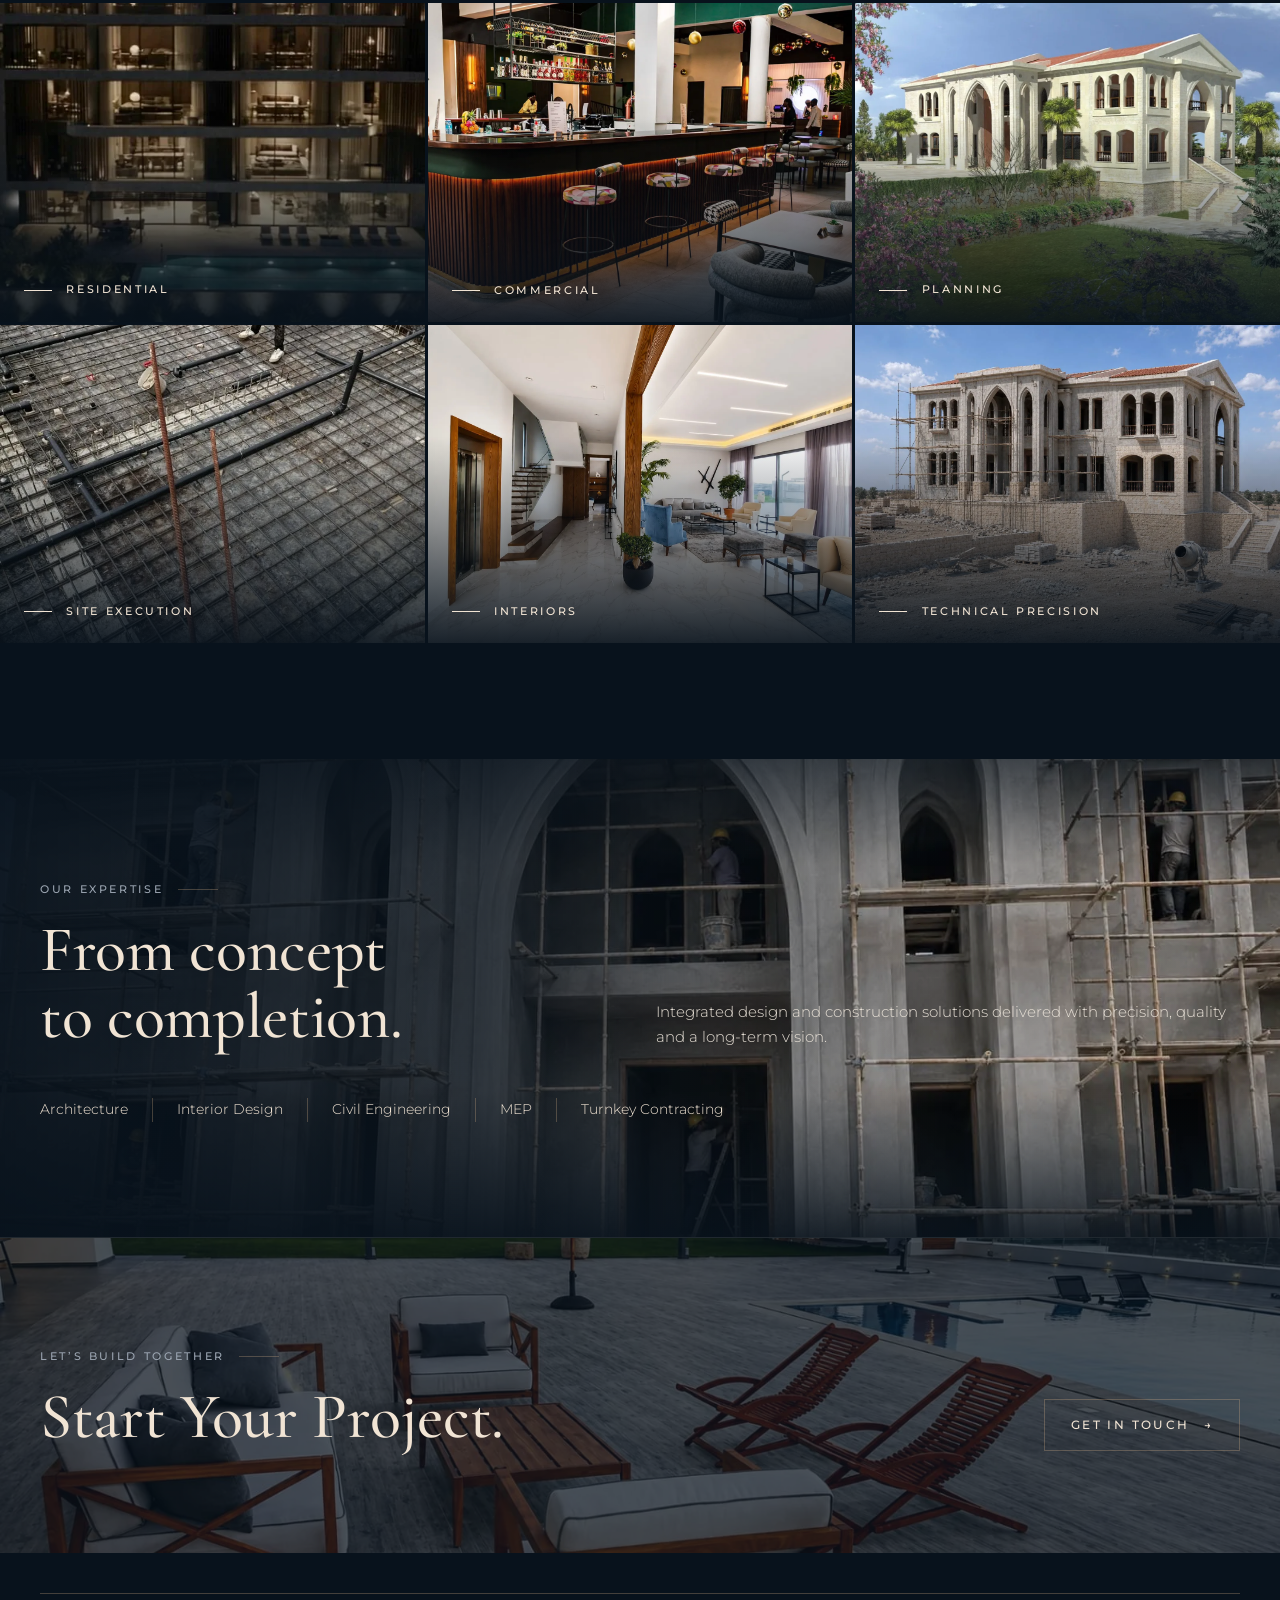
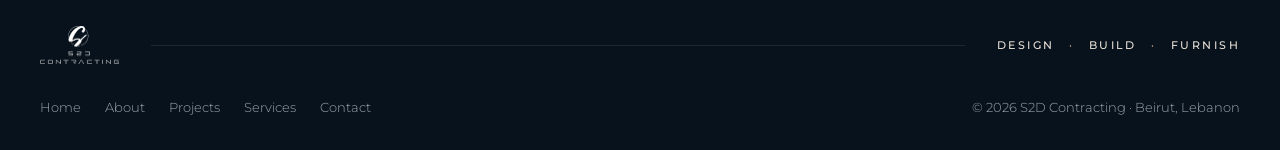
==== commit 333df72f: "Fix S2D Contact, Projects and About page visuals" ====
--- a/about.html
+++ b/about.html
@@ -20,8 +20,8 @@
   <link rel="preconnect" href="https://fonts.googleapis.com">
   <link rel="preconnect" href="https://fonts.gstatic.com" crossorigin>
   <link href="https://fonts.googleapis.com/css2?family=Cormorant+Garamond:wght@400;500;600&amp;family=Montserrat:wght@300;400;500;600&amp;display=swap" rel="stylesheet">
-  <link rel="stylesheet" href="/assets/css/site.css?v=mock1">
-  <script defer src="/assets/js/images.js?v=mock1"></script>
+  <link rel="stylesheet" href="/assets/css/site.css?v=visualfix20261011">
+  <script defer src="/assets/js/images.js?v=visualfix20261011"></script>
   <script defer src="/assets/js/projects-data.js?v=mock1"></script>
   <script defer src="/assets/js/site.js?v=mock1"></script>
 </head>
@@ -45,8 +45,8 @@
     </div>
   </header>
   <main id="main">
-    <section class="page-hero">
-      <div class="media media-cover shade-left" data-image-id="hazmieh-residences-01" data-focal="center 30%" data-eager data-decorative></div>
+    <section class="page-hero about-quality-hero">
+      <div class="media media-cover shade-left" data-image-id="client-about-building" data-focal="center 45%" data-eager data-decorative></div>
       <div class="shell page-hero-inner">
         <p class="label">About S2D</p>
         <h1 class="h-lg">Built on Heritage.<br>Driven by Excellence.</h1>
--- a/assets/css/site.css
+++ b/assets/css/site.css
@@ -941,3 +941,35 @@
   *, *::before, *::after { transition: none !important; animation: none !important; }
   .js .reveal { opacity: 1; transform: none; }
 }
+
+/* Client-approved October 2026 Contact + Selected Projects image placements */
+.client-contact-hero{min-height:560px;height:68vh;max-height:790px;position:relative;overflow:hidden;display:flex;align-items:center;background:var(--bg)}
+.client-contact-hero-photo{position:absolute;inset:0 0 0 38%;background:url('/assets/media/client-2026/contact-arches.webp') center 48%/cover no-repeat}
+.client-contact-hero:after{content:"";pointer-events:none;position:absolute;inset:0;background:linear-gradient(90deg,var(--bg) 2%,rgba(8,18,28,.98) 32%,rgba(8,18,28,.35) 60%,transparent 85%)}
+.client-contact-hero-inner{position:relative;z-index:1;width:100%;padding-top:var(--header-h)}
+.client-contact-hero-copy{max-width:730px}.client-contact-hero h1{font-size:clamp(3.5rem,6vw,6.2rem);line-height:.98;margin:1.6rem 0}.client-contact-hero .lead{max-width:385px}.client-contact-small{margin-top:3rem;color:var(--muted);font-size:.66rem;letter-spacing:.2em}
+.client-contact-columns{display:grid;grid-template-columns:minmax(0,1fr) minmax(0,1.2fr);gap:clamp(2rem,5vw,5rem);align-items:start}
+.client-contact-form-side .copy{max-width:400px;margin:0 0 1.8rem}.client-contact-form{padding:0;border:0;background:none}.client-contact-form .btn{width:100%;justify-content:center}.client-contact-form .field input,.client-contact-form .field select,.client-contact-form .field textarea{border:1px solid var(--line);padding:.8rem 1rem;background:rgba(255,255,255,.015)}
+.client-contact-photo-side img{display:block;width:100%;height:clamp(290px,33vw,540px);object-fit:cover}.client-contact-details{padding-top:2rem}.client-contact-details>div{display:grid;grid-template-columns:1fr 1.1fr;gap:1rem;border-bottom:1px solid var(--line);padding:.85rem 0}.client-contact-details>div a{overflow-wrap:anywhere}.client-contact-final{min-height:480px;display:flex;align-items:center;background:linear-gradient(90deg,rgba(8,18,28,.96),rgba(8,18,28,.5) 53%,rgba(8,18,28,.1)),url('/assets/media/client-2026/contact-green.webp') center/cover}.client-contact-final-inner{width:100%;padding-block:5rem}.client-contact-final-inner .copy{max-width:365px;margin-bottom:2rem}
+.client-projects-intro{text-align:center;padding-top:calc(var(--header-h) + 5rem);padding-bottom:4rem}.client-projects-intro h1{margin:1rem 0}.client-projects-intro .copy{max-width:520px;margin:auto}.client-projects-selection{padding-bottom:5rem}.client-project-featured{display:grid;grid-template-columns:minmax(0,1.8fr) minmax(230px,.8fr);gap:clamp(1.5rem,4vw,4rem);align-items:center}.client-project-featured-image img{display:block;width:100%;height:clamp(310px,41vw,570px);object-fit:cover}.client-project-featured-text .caps{margin:1rem 0 2.5rem;color:var(--muted)}.client-project-featured-text h2{line-height:1}.client-project-card-grid{display:grid;grid-template-columns:repeat(2,minmax(0,1fr));gap:1rem;margin-top:1.25rem}.client-project-card{position:relative;display:flex;align-items:end;overflow:hidden;min-height:320px;aspect-ratio:1.55}.client-project-card:after{content:"";position:absolute;inset:0;background:linear-gradient(0deg,rgba(8,18,28,.94),transparent 58%);pointer-events:none}.client-project-card img{position:absolute;width:100%;height:100%;object-fit:cover;transition:transform .6s ease}.client-project-card:hover img{transform:scale(1.04)}.client-project-card-copy{z-index:1;position:relative;display:flex;flex-direction:column;gap:.25rem;padding:2rem}.client-project-card-copy strong{font:400 clamp(1.8rem,3vw,2.7rem)/1.08 var(--display)}.client-project-card-copy small{font-size:.7rem;letter-spacing:.16em;text-transform:uppercase}.client-project-all{border-top:1px solid var(--line);margin-top:3rem;padding-top:2rem}.client-project-all>div{display:flex;flex-wrap:wrap;gap:.9rem 1.5rem}.client-project-all a{font-size:.85rem;color:var(--text);text-decoration:underline;text-underline-offset:5px}
+@media(max-width:760px){.client-contact-hero{min-height:530px;max-height:none;height:75svh;align-items:end}.client-contact-hero-photo{inset:0}.client-contact-hero:after{background:linear-gradient(0deg,rgba(8,18,28,.98),rgba(8,18,28,.45) 65%,rgba(8,18,28,.15))}.client-contact-hero-inner{padding-bottom:3rem}.client-contact-hero h1{font-size:clamp(3rem,11vw,4.7rem)}.client-contact-columns{grid-template-columns:1fr}.client-contact-photo-side{order:-1}.client-contact-photo-side img{height:350px}.client-contact-final{min-height:430px}.client-project-featured{grid-template-columns:1fr}.client-project-featured-image img{height:320px}.client-project-card-grid{grid-template-columns:1fr}.client-project-card{min-height:280px}}
+
+
+/* October visual corrections: preserve original photo proportions, keep hero copy in grid */
+.client-contact-hero { min-height: 610px; height: min(740px, 82svh); max-height: none; }
+.client-contact-hero-photo { inset: 0 0 0 51%; background-image: linear-gradient(rgba(8,18,28,.18),rgba(8,18,28,.18)), url('/assets/media/client-2026/contact-arches.webp'); background-position: center; background-size: cover; }
+.client-contact-hero-photo::after { content: ''; position: absolute; inset: 0; background: url('/assets/media/client-2026/contact-arches.webp') center center / auto 100% no-repeat; }
+.client-contact-hero::after { background: linear-gradient(90deg,#08121c 0%,rgba(8,18,28,.99) 36%,rgba(8,18,28,.82) 51%,rgba(8,18,28,.05) 78%); }
+.client-contact-hero-inner { padding-top: max(var(--header-h), 6rem); padding-bottom: 3.5rem; }
+.client-contact-hero-copy { width: min(48%, 530px); max-width: 530px; }
+.client-contact-hero h1 { font-size: clamp(2.6rem, 4.05vw, 4.8rem); line-height: 1.04; max-width: 11.5em; margin: 1.35rem 0 1.6rem; overflow-wrap: normal; }
+.client-contact-hero .lead { max-width: 350px; }
+.client-contact-small { margin-top: 2.4rem; }
+.client-villa-true-photo { position: relative; overflow: hidden; background:#08121c; }
+.client-villa-true-photo::before { content:''; position:absolute; inset:0; background:url('/assets/media/client-2026/projects-residence-focus.webp') center / cover no-repeat; filter:blur(12px) brightness(.6); transform:scale(1.04); }
+.client-villa-true-photo img { position:relative; object-fit:contain; object-position:center; }
+.about-quality-hero .media-cover { background:#08121c; }
+.about-quality-hero .media-cover img { object-position: center 40%; }
+@media(min-width:960px) { .about-quality-hero .media-cover { left:42%; } .about-quality-hero .page-hero-inner { padding-right: min(52%, 35rem); } }
+@media(max-width:959px) { .client-contact-hero-copy { width:min(95%, 540px); } .client-contact-hero-photo { inset:0 0 0 28%; } .client-contact-hero::after { background:linear-gradient(90deg,#08121c 0%,rgba(8,18,28,.91) 48%,rgba(8,18,28,.2)); } .client-contact-hero h1 { font-size:clamp(2.75rem,5.8vw,4rem); } }
+@media(max-width:760px) { .client-contact-hero { height:auto; min-height:680px; align-items:flex-end; } .client-contact-hero-photo { inset:0; background-position:center; } .client-contact-hero-photo::after { background-size:auto 100%; background-position:center; } .client-contact-hero::after { background:linear-gradient(0deg,#08121c 2%,rgba(8,18,28,.96) 31%,rgba(8,18,28,.27) 100%); } .client-contact-hero-inner { padding-top: 21rem; padding-bottom: 3.5rem; } .client-contact-hero-copy { width:100%; } .client-contact-hero h1 { font-size:clamp(2.65rem,10vw,4.2rem); margin:.8rem 0 1.3rem; } .about-quality-hero .page-hero-inner { padding-right:0; } }
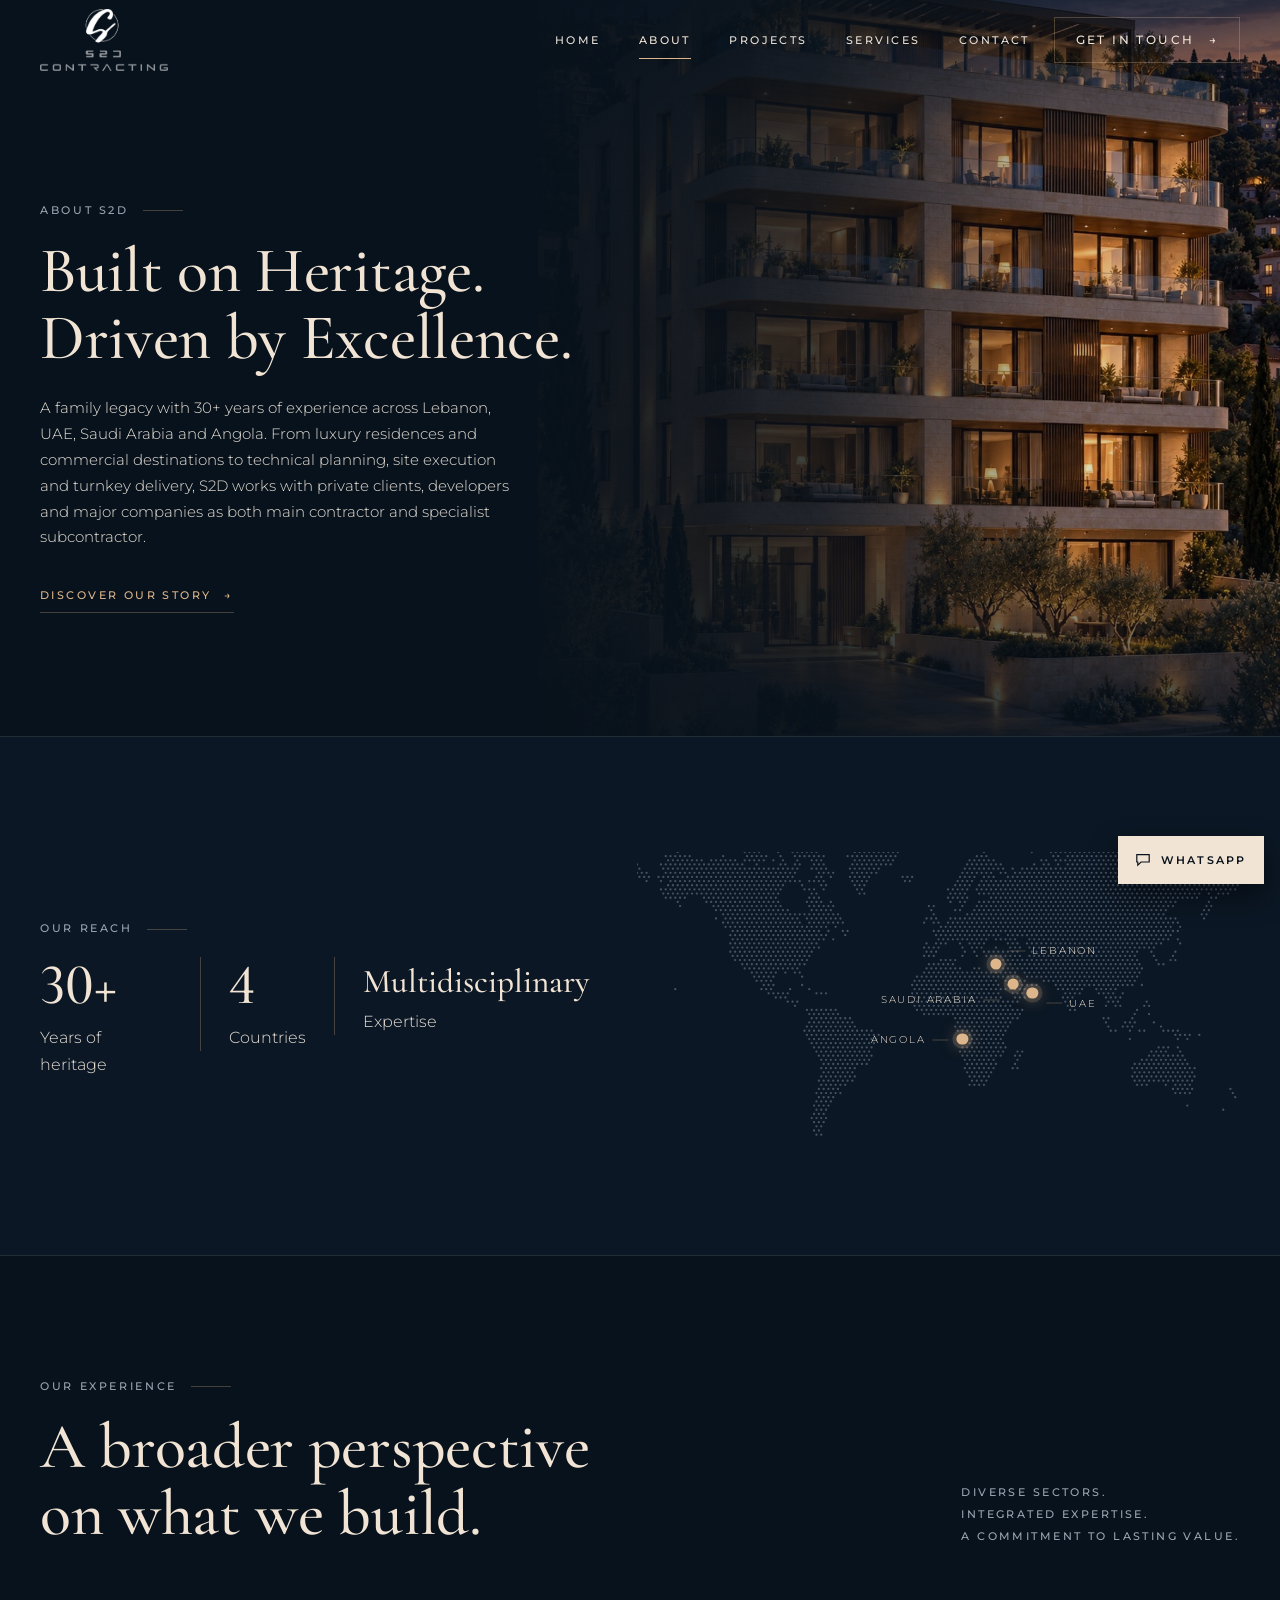
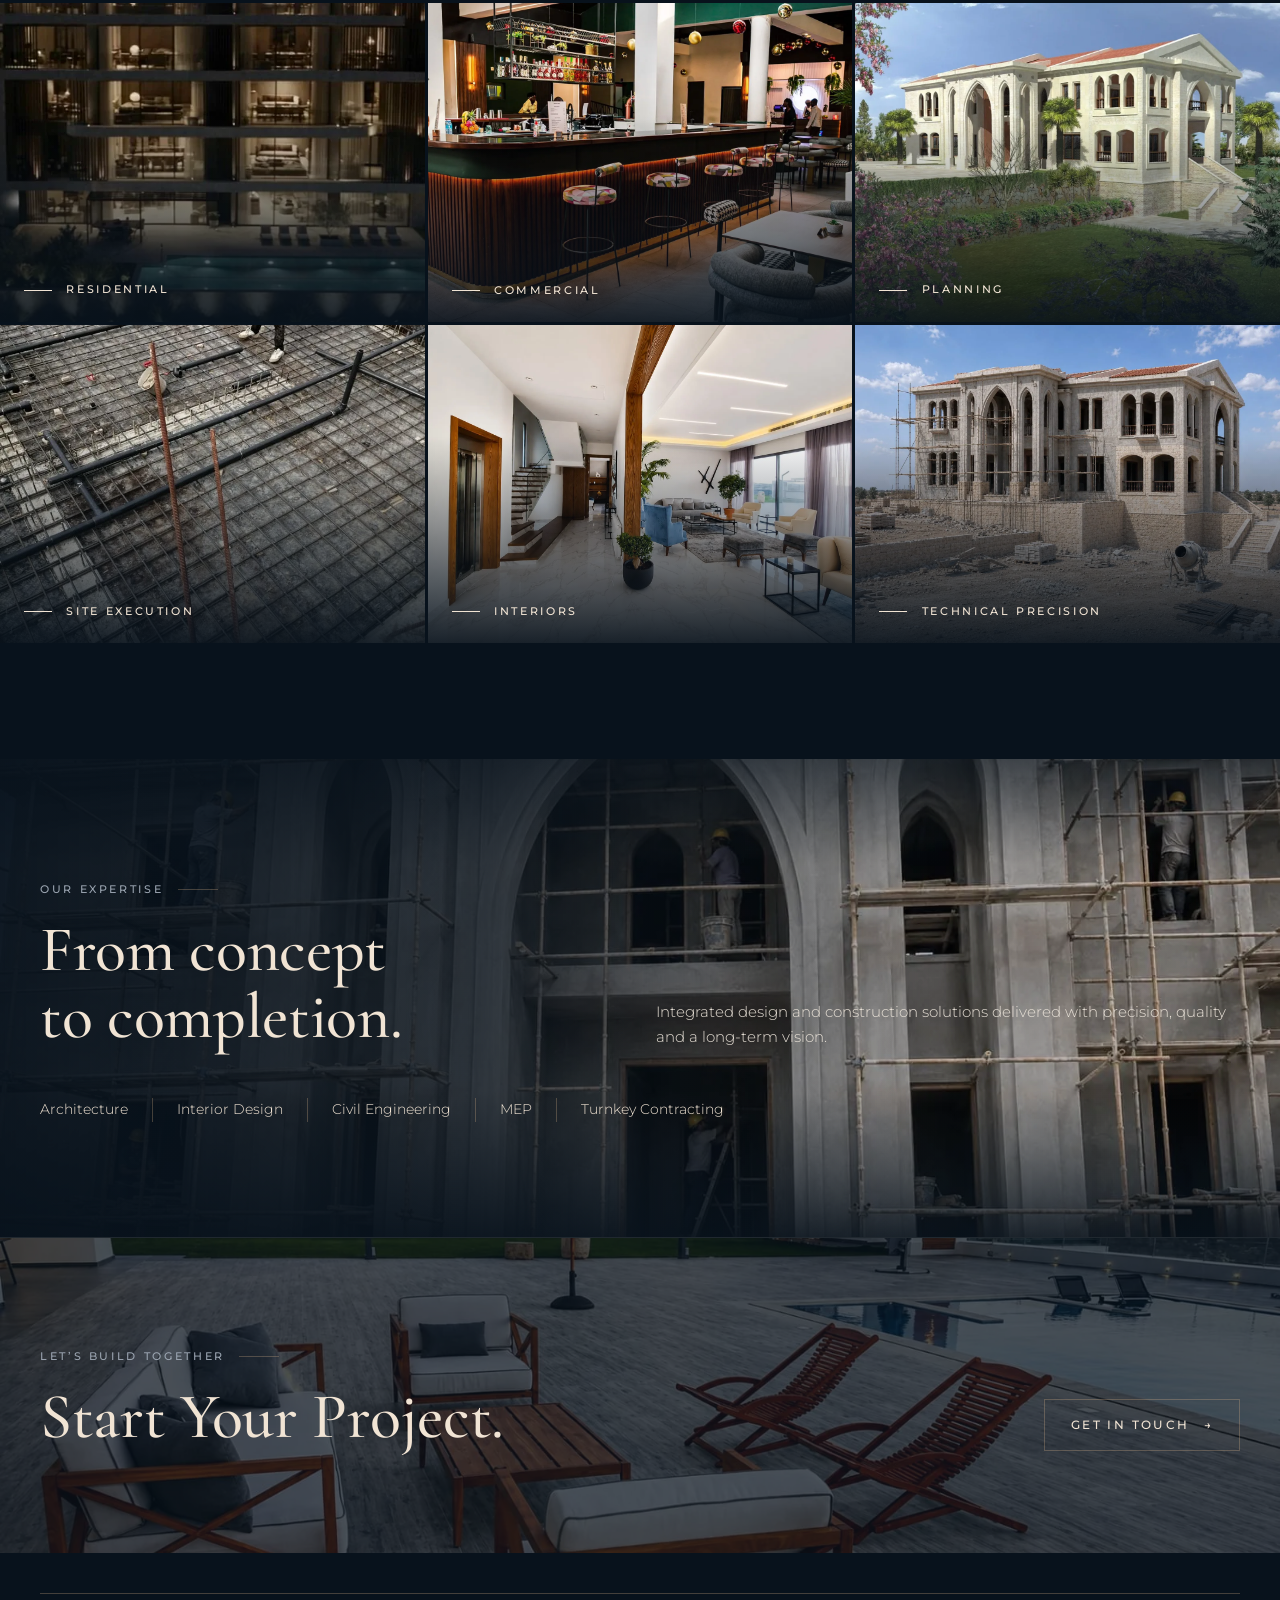
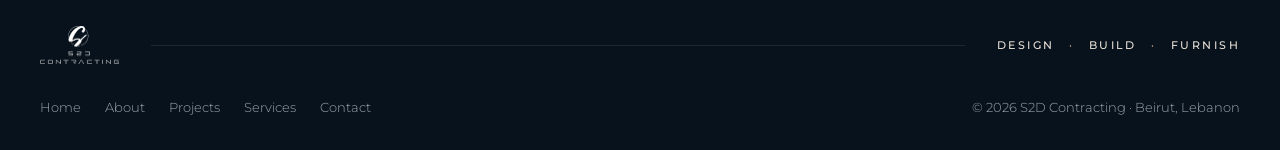
==== commit cf7f1c5a: "Keep the About video clear on mobile Move the long About paragraph under the hero on small screens a" ====
--- a/about.html
+++ b/about.html
@@ -20,8 +20,8 @@
   <link rel="preconnect" href="https://fonts.googleapis.com">
   <link rel="preconnect" href="https://fonts.gstatic.com" crossorigin>
   <link href="https://fonts.googleapis.com/css2?family=Cormorant+Garamond:wght@400;500;600&amp;family=Montserrat:wght@300;400;500;600&amp;display=swap" rel="stylesheet">
-  <link rel="stylesheet" href="/assets/css/site.css?v=visualfix20261011">
-  <script defer src="/assets/js/images.js?v=visualfix20261011"></script>
+  <link rel="stylesheet" href="/assets/css/site.css?v=about-hero-mobile-2">
+  <script defer src="/assets/js/images.js?v=about-video-1"></script>
   <script defer src="/assets/js/projects-data.js?v=mock1"></script>
   <script defer src="/assets/js/site.js?v=mock1"></script>
 </head>
@@ -48,10 +48,12 @@
     <section class="page-hero about-quality-hero">
       <div class="media media-cover shade-left" data-image-id="client-about-building" data-focal="center 45%" data-eager data-decorative></div>
       <div class="shell page-hero-inner">
-        <p class="label">About S2D</p>
-        <h1 class="h-lg">Built on Heritage.<br>Driven by Excellence.</h1>
+        <div class="about-hero-lead">
+          <p class="label">About S2D</p>
+          <h1 class="h-lg">Built on Heritage.<br>Driven by Excellence.</h1>
+          <a class="link-arrow" href="#experience">Discover our story <span aria-hidden="true">→</span></a>
+        </div>
         <p class="copy">A family legacy with 30+ years of experience across Lebanon, UAE, Saudi Arabia and Angola. From luxury residences and commercial destinations to technical planning, site execution and turnkey delivery, S2D works with private clients, developers and major companies as both main contractor and specialist subcontractor.</p>
-        <a class="link-arrow" href="#experience">Discover our story <span aria-hidden="true">→</span></a>
       </div>
     </section>
 
--- a/assets/css/site.css
+++ b/assets/css/site.css
@@ -351,6 +351,7 @@
 .hero .media-cover { z-index: 0; }
 .hero-inner { position: relative; z-index: 1; }
 .hero h1 { max-width: 11em; margin-bottom: 1.5rem; }
+.hero.has-pillars h1 { font-size: clamp(2.2rem, 4.6vw, 4rem); }
 .hero .lead { margin-bottom: 2.5rem; }
 .hero-actions { display: flex; flex-wrap: wrap; align-items: center; gap: 1.5rem 2.25rem; }
 .hero-place {
@@ -444,6 +445,70 @@
 @media (min-width: 720px) {
   .pillars { grid-template-columns: repeat(3, minmax(0, 1fr)); margin-top: -6rem; }
   .pillar { min-height: 22rem; }
+}
+
+/* Homepage hero, phones only. Matches the mobile reference: compact type,
+   stacked actions, and the villa kept bright behind the copy. */
+@media (max-width: 719px) {
+  body:has(.hero.has-pillars) { --header-h: 3.75rem; }
+  body:has(.hero.has-pillars) .brand img { height: 2.2rem; }
+  body:has(.hero.has-pillars) .header-bar { min-height: var(--header-h); }
+  body:has(.hero.has-pillars) .menu { width: 2.25rem; height: 2.25rem; }
+
+  .hero.has-pillars {
+    align-items: flex-start;
+    padding-top: calc(var(--header-h) + 0.35rem);
+    padding-bottom: 3.4rem;
+  }
+  .hero.has-pillars .shade-left::after {
+    background: linear-gradient(180deg,
+      rgba(var(--shade), 0.72) 0%,
+      rgba(var(--shade), 0.38) 16%,
+      rgba(var(--shade), 0.08) 34%,
+      rgba(var(--shade), 0) 50%,
+      rgba(var(--shade), 0.22) 100%);
+  }
+  .hero.has-pillars .kicker-row { display: none; }
+  .hero.has-pillars .lead-break { display: block; }
+  .hero.has-pillars h1 {
+    font-size: clamp(2.45rem, 10vw, 2.7rem);
+    line-height: 0.98;
+    margin-bottom: 0.45rem;
+    max-width: 11em;
+  }
+  .hero.has-pillars .lead {
+    max-width: 20rem;
+    margin-bottom: 0.85rem;
+    font-size: 0.8125rem;
+    font-weight: 400;
+    line-height: 1.4;
+    letter-spacing: 0.004em;
+  }
+  .hero.has-pillars .hero-actions {
+    flex-direction: column;
+    align-items: flex-start;
+    gap: 0.55rem;
+  }
+  .hero.has-pillars .btn {
+    min-height: 2.15rem;
+    padding: 0.42rem 0.78rem;
+    gap: 0.45rem;
+    font-size: 0.6rem;
+    letter-spacing: 0.13em;
+  }
+  .hero.has-pillars .link-underline {
+    font-size: 0.75rem;
+    letter-spacing: 0.01em;
+    padding-bottom: 0.1rem;
+    text-transform: capitalize;
+  }
+  .hero.has-pillars .hero-place {
+    bottom: 1.05rem;
+    gap: 0.75rem;
+  }
+  .hero.has-pillars .hero-place::before,
+  .hero.has-pillars .hero-place::after { width: 2.1rem; }
+  .hero.has-pillars + .pillars { margin-top: 0; }
 }
 
 /* ---------- Let's Talk ---------- */
@@ -808,6 +873,31 @@
 
 .project-hero { min-height: min(52rem, 100svh); align-items: flex-end; padding-bottom: 4.5rem; }
 .project-hero h1 { max-width: 12em; }
+@media (min-width: 960px) {
+  .project-hero.is-portrait .media-cover {
+    left: auto;
+    right: 0;
+    width: min(46vw, 38rem);
+  }
+  .project-hero.is-portrait .media-cover img {
+    object-fit: contain;
+    object-position: center center;
+  }
+  .project-hero.is-portrait .shade-left::after {
+    background: linear-gradient(180deg, rgba(var(--shade), 0.45) 0%, transparent 18%, transparent 84%, rgba(var(--shade), 0.35) 100%);
+  }
+  .project-hero.is-portrait .shell.hero-inner {
+    width: min(40rem, calc(100vw - min(46vw, 38rem) - 3rem));
+    margin-left: var(--gutter);
+    margin-right: auto;
+  }
+  .project-hero.is-portrait h1 { max-width: 9em; }
+}
+@media (max-width: 959px) {
+  .project-hero.is-portrait .shade-left::after {
+    background: linear-gradient(180deg, rgba(var(--shade), 0.5) 0%, rgba(var(--shade), 0.12) 32%, rgba(var(--shade), 0.2) 58%, rgba(var(--shade), 0.88) 100%);
+  }
+}
 .back-link {
   display: flex;
   width: max-content;
@@ -952,6 +1042,9 @@
 .client-contact-form-side .copy{max-width:400px;margin:0 0 1.8rem}.client-contact-form{padding:0;border:0;background:none}.client-contact-form .btn{width:100%;justify-content:center}.client-contact-form .field input,.client-contact-form .field select,.client-contact-form .field textarea{border:1px solid var(--line);padding:.8rem 1rem;background:rgba(255,255,255,.015)}
 .client-contact-photo-side img{display:block;width:100%;height:clamp(290px,33vw,540px);object-fit:cover}.client-contact-details{padding-top:2rem}.client-contact-details>div{display:grid;grid-template-columns:1fr 1.1fr;gap:1rem;border-bottom:1px solid var(--line);padding:.85rem 0}.client-contact-details>div a{overflow-wrap:anywhere}.client-contact-final{min-height:480px;display:flex;align-items:center;background:linear-gradient(90deg,rgba(8,18,28,.96),rgba(8,18,28,.5) 53%,rgba(8,18,28,.1)),url('/assets/media/client-2026/contact-green.webp') center/cover}.client-contact-final-inner{width:100%;padding-block:5rem}.client-contact-final-inner .copy{max-width:365px;margin-bottom:2rem}
 .client-projects-intro{text-align:center;padding-top:calc(var(--header-h) + 5rem);padding-bottom:4rem}.client-projects-intro h1{margin:1rem 0}.client-projects-intro .copy{max-width:520px;margin:auto}.client-projects-selection{padding-bottom:5rem}.client-project-featured{display:grid;grid-template-columns:minmax(0,1.8fr) minmax(230px,.8fr);gap:clamp(1.5rem,4vw,4rem);align-items:center}.client-project-featured-image img{display:block;width:100%;height:clamp(310px,41vw,570px);object-fit:cover}.client-project-featured-text .caps{margin:1rem 0 2.5rem;color:var(--muted)}.client-project-featured-text h2{line-height:1}.client-project-card-grid{display:grid;grid-template-columns:repeat(2,minmax(0,1fr));gap:1rem;margin-top:1.25rem}.client-project-card{position:relative;display:flex;align-items:end;overflow:hidden;min-height:320px;aspect-ratio:1.55}.client-project-card:after{content:"";position:absolute;inset:0;background:linear-gradient(0deg,rgba(8,18,28,.94),transparent 58%);pointer-events:none}.client-project-card img{position:absolute;width:100%;height:100%;object-fit:cover;transition:transform .6s ease}.client-project-card:hover img{transform:scale(1.04)}.client-project-card-copy{z-index:1;position:relative;display:flex;flex-direction:column;gap:.25rem;padding:2rem}.client-project-card-copy strong{font:400 clamp(1.8rem,3vw,2.7rem)/1.08 var(--display)}.client-project-card-copy small{font-size:.7rem;letter-spacing:.16em;text-transform:uppercase}.client-project-all{border-top:1px solid var(--line);margin-top:3rem;padding-top:2rem}.client-project-all>div{display:flex;flex-wrap:wrap;gap:.9rem 1.5rem}.client-project-all a{font-size:.85rem;color:var(--text);text-decoration:underline;text-underline-offset:5px}
+.client-project-all .client-project-card-grid{display:grid;width:100%;gap:1rem}
+.client-project-all .client-project-card{cursor:default}
+.client-project-all .client-project-card:hover img{transform:none}
 @media(max-width:760px){.client-contact-hero{min-height:530px;max-height:none;height:75svh;align-items:end}.client-contact-hero-photo{inset:0}.client-contact-hero:after{background:linear-gradient(0deg,rgba(8,18,28,.98),rgba(8,18,28,.45) 65%,rgba(8,18,28,.15))}.client-contact-hero-inner{padding-bottom:3rem}.client-contact-hero h1{font-size:clamp(3rem,11vw,4.7rem)}.client-contact-columns{grid-template-columns:1fr}.client-contact-photo-side{order:-1}.client-contact-photo-side img{height:350px}.client-contact-final{min-height:430px}.client-project-featured{grid-template-columns:1fr}.client-project-featured-image img{height:320px}.client-project-card-grid{grid-template-columns:1fr}.client-project-card{min-height:280px}}
 
 
@@ -969,7 +1062,201 @@
 .client-villa-true-photo::before { content:''; position:absolute; inset:0; background:url('/assets/media/client-2026/projects-residence-focus.webp') center / cover no-repeat; filter:blur(12px) brightness(.6); transform:scale(1.04); }
 .client-villa-true-photo img { position:relative; object-fit:contain; object-position:center; }
 .about-quality-hero .media-cover { background:#08121c; }
+@media (min-width: 760px) {
+  .about-quality-hero .page-hero-inner { display: flex; flex-direction: column; align-items: flex-start; }
+  .about-quality-hero .about-hero-lead { display: contents; }
+  .about-quality-hero .copy { order: 3; }
+  .about-quality-hero .link-arrow { order: 4; }
+}
+@media (max-width: 759px) {
+  .about-quality-hero {
+    display: grid;
+    grid-template-columns: minmax(0, 1fr);
+    grid-template-rows: 78svh auto;
+    min-height: 0;
+    height: auto;
+    padding-top: 0;
+    overflow: visible;
+  }
+  .about-quality-hero .media-cover {
+    position: relative;
+    inset: auto;
+    grid-column: 1;
+    grid-row: 1;
+    width: 100%;
+    height: auto;
+    min-height: 78svh;
+  }
+  .about-quality-hero .media-cover video,
+  .about-quality-hero .media-cover img {
+    object-fit: cover;
+    object-position: center 36%;
+    transform: scale(1.75);
+    transform-origin: center 36%;
+  }
+  .about-quality-hero .shade-left::after {
+    background: linear-gradient(180deg, rgba(var(--shade), 0.4) 0%, rgba(var(--shade), 0.08) 14%, transparent 30%);
+  }
+  .about-quality-hero .page-hero-inner { display: contents; }
+  .about-quality-hero .about-hero-lead {
+    grid-column: 1;
+    grid-row: 1;
+    align-self: end;
+    justify-self: stretch;
+    z-index: 2;
+    width: 100%;
+    padding: 3.6rem 24px 1.45rem;
+    background: linear-gradient(180deg, rgba(8, 18, 28, 0) 0%, rgba(8, 18, 28, 0.3) 32%, rgba(8, 18, 28, 0.9) 64%, #08121c 84%, #08121c 100%);
+  }
+  .about-quality-hero .about-hero-lead .label { margin-bottom: 0.5rem; }
+  .about-quality-hero h1 {
+    max-width: none;
+    margin-bottom: 0.8rem;
+    font-size: clamp(2rem, 8.2vw, 2.375rem);
+    line-height: 1.02;
+  }
+  .about-quality-hero .link-arrow { margin-top: 0; }
+  .about-quality-hero .copy {
+    grid-column: 1;
+    grid-row: 2;
+    max-width: none;
+    margin: 0;
+    padding: 1.7rem 24px 2.15rem;
+    color: var(--text);
+    font-size: 1rem;
+    line-height: 1.7;
+  }
+}
 .about-quality-hero .media-cover img { object-position: center 40%; }
 @media(min-width:960px) { .about-quality-hero .media-cover { left:42%; } .about-quality-hero .page-hero-inner { padding-right: min(52%, 35rem); } }
 @media(max-width:959px) { .client-contact-hero-copy { width:min(95%, 540px); } .client-contact-hero-photo { inset:0 0 0 28%; } .client-contact-hero::after { background:linear-gradient(90deg,#08121c 0%,rgba(8,18,28,.91) 48%,rgba(8,18,28,.2)); } .client-contact-hero h1 { font-size:clamp(2.75rem,5.8vw,4rem); } }
 @media(max-width:760px) { .client-contact-hero { height:auto; min-height:680px; align-items:flex-end; } .client-contact-hero-photo { inset:0; background-position:center; } .client-contact-hero-photo::after { background-size:auto 100%; background-position:center; } .client-contact-hero::after { background:linear-gradient(0deg,#08121c 2%,rgba(8,18,28,.96) 31%,rgba(8,18,28,.27) 100%); } .client-contact-hero-inner { padding-top: 21rem; padding-bottom: 3.5rem; } .client-contact-hero-copy { width:100%; } .client-contact-hero h1 { font-size:clamp(2.65rem,10vw,4.2rem); margin:.8rem 0 1.3rem; } .about-quality-hero .page-hero-inner { padding-right:0; } }
+
+/* Contact hero correction — one photograph, no duplicated background layers.
+   Matches the client's navy-left / architecture-right reference. */
+.client-contact-page .client-contact-hero {
+  min-height: 550px;
+  height: clamp(550px, 58vw, 610px);
+  max-height: none;
+  overflow: hidden;
+  display: flex;
+  align-items: center;
+  position: relative;
+}
+.client-contact-page .client-contact-hero-photo {
+  position: absolute;
+  inset: 0 0 0 41%;
+  background-image: url('/assets/media/client-2026/contact-arches.webp');
+  background-repeat: no-repeat;
+  background-size: cover;
+  background-position: center 46%;
+}
+.client-contact-page .client-contact-hero-photo::after { content: none; display: none; }
+.client-contact-page .client-contact-hero::after {
+  background: linear-gradient(90deg,
+    #08121c 0%, #08121c 24%,
+    rgba(8,18,28,.98) 36%,
+    rgba(8,18,28,.78) 45%,
+    rgba(8,18,28,.1) 62%,
+    rgba(8,18,28,0) 80%);
+}
+.client-contact-page .shell.client-contact-hero-inner {
+  width: min(var(--shell), calc(100% - 2 * var(--gutter)));
+  margin-inline: auto;
+  padding: calc(var(--header-h) + 1rem) 0 1.5rem;
+  box-sizing: border-box;
+  align-self: center;
+  position: relative;
+  z-index: 1;
+}
+.client-contact-page .client-contact-hero-copy {
+  width: min(43%, 480px);
+  max-width: 480px;
+}
+.client-contact-page .client-contact-hero h1 {
+  font-size: clamp(3.3rem, 4.35vw, 4.7rem);
+  line-height: 1.015;
+  margin: 1rem 0 1.3rem;
+  max-width: none;
+}
+.client-contact-page .client-contact-hero .lead {
+  max-width: 340px;
+  font-size: clamp(.83rem, 1vw, 1.05rem);
+  line-height: 1.6;
+}
+.client-contact-page .client-contact-small { margin-top: 2.25rem; }
+@media (max-width: 959px) {
+  .client-contact-page .client-contact-hero-photo { inset: 0 0 0 34%; }
+  .client-contact-page .client-contact-hero-copy { width: min(57%, 470px); max-width: 470px; }
+  .client-contact-page .client-contact-hero h1 { font-size: clamp(2.6rem, 5.4vw, 3.8rem); }
+}
+@media (max-width: 760px) {
+  .client-contact-page .client-contact-hero { min-height: 660px; height: auto; align-items: flex-end; }
+  .client-contact-page .client-contact-hero-photo { inset: 0; background-position: center 49%; }
+  .client-contact-page .client-contact-hero::after {
+    background: linear-gradient(0deg, #08121c 0%, rgba(8,18,28,.96) 26%,
+      rgba(8,18,28,.62) 57%, rgba(8,18,28,.12) 100%);
+  }
+  .client-contact-page .shell.client-contact-hero-inner {
+    width: min(var(--shell), calc(100% - 2 * var(--gutter)));
+    padding: 24rem 0 3rem;
+  }
+  .client-contact-page .client-contact-hero-copy { width: 100%; max-width: 520px; }
+  .client-contact-page .client-contact-hero h1 { font-size: clamp(2.8rem, 10vw, 4.2rem); }
+}
+
+/* Mobile navigation: keep the menu panel visible below the fixed header on iOS Safari.
+   A fixed descendant of a backdrop-filtered header can be incorrectly positioned. */
+@media (max-width: 1023px) {
+  .site-header { isolation: isolate; }
+  .site-header .header-bar { position: relative; z-index: 2; }
+  .site-header .menu { z-index: 3; flex-shrink: 0; }
+  .site-header .nav.is-open {
+    display: flex;
+    position: absolute;
+    top: 100%;
+    left: 0;
+    right: 0;
+    bottom: auto;
+    width: 100%;
+    height: calc(100vh - var(--header-h));
+    height: calc(100dvh - var(--header-h));
+    max-height: calc(100vh - var(--header-h));
+    max-height: calc(100dvh - var(--header-h));
+    z-index: 2;
+    margin: 0;
+    padding: 1.5rem max(var(--gutter), env(safe-area-inset-left)) calc(2rem + env(safe-area-inset-bottom));
+    overflow-x: hidden;
+    overflow-y: auto;
+    -webkit-overflow-scrolling: touch;
+    background: #08121c;
+    opacity: 1;
+    visibility: visible;
+    transform: none;
+  }
+  .site-header .nav.is-open a:not(.btn) {
+    display: block;
+    width: 100%;
+    color: var(--cream);
+    opacity: 1;
+    visibility: visible;
+  }
+  .site-header .nav.is-open a[aria-current="page"] { color: var(--gold); }
+  .site-header .nav.is-open .btn { display: inline-flex; }
+}
+
+/* Align Contact closing banner with the site's shared content grid. */
+.client-contact-page .shell.client-contact-final-inner {
+  width: min(var(--shell), calc(100% - 2 * var(--gutter)));
+  margin-inline: auto;
+  padding-block: 5rem;
+}
+.client-contact-page .client-contact-final-inner > .label,
+.client-contact-page .client-contact-final-inner > h2,
+.client-contact-page .client-contact-final-inner > .copy,
+.client-contact-page .client-contact-final-inner > .btn {
+  max-width: min(100%, 480px);
+}
+@media (max-width: 760px) {
+  .client-contact-page .shell.client-contact-final-inner { padding-block: 4rem; }
+}
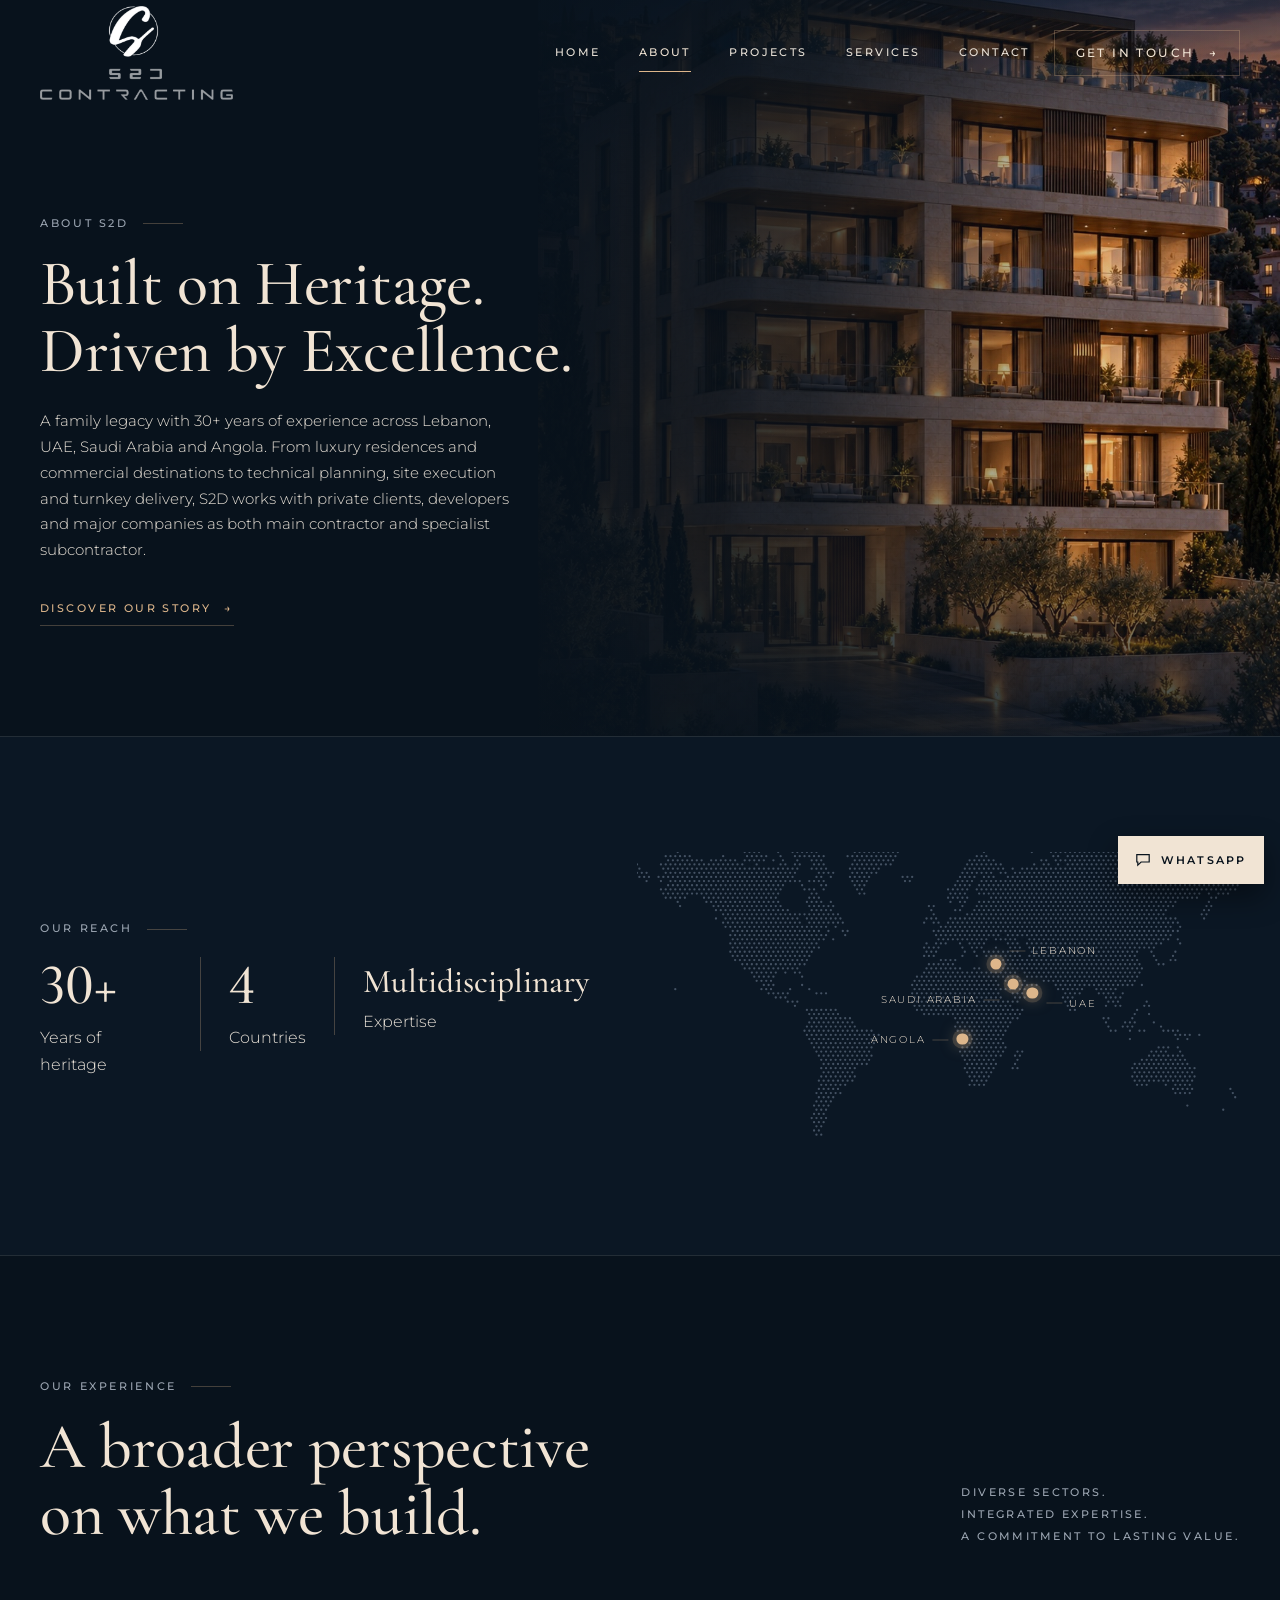
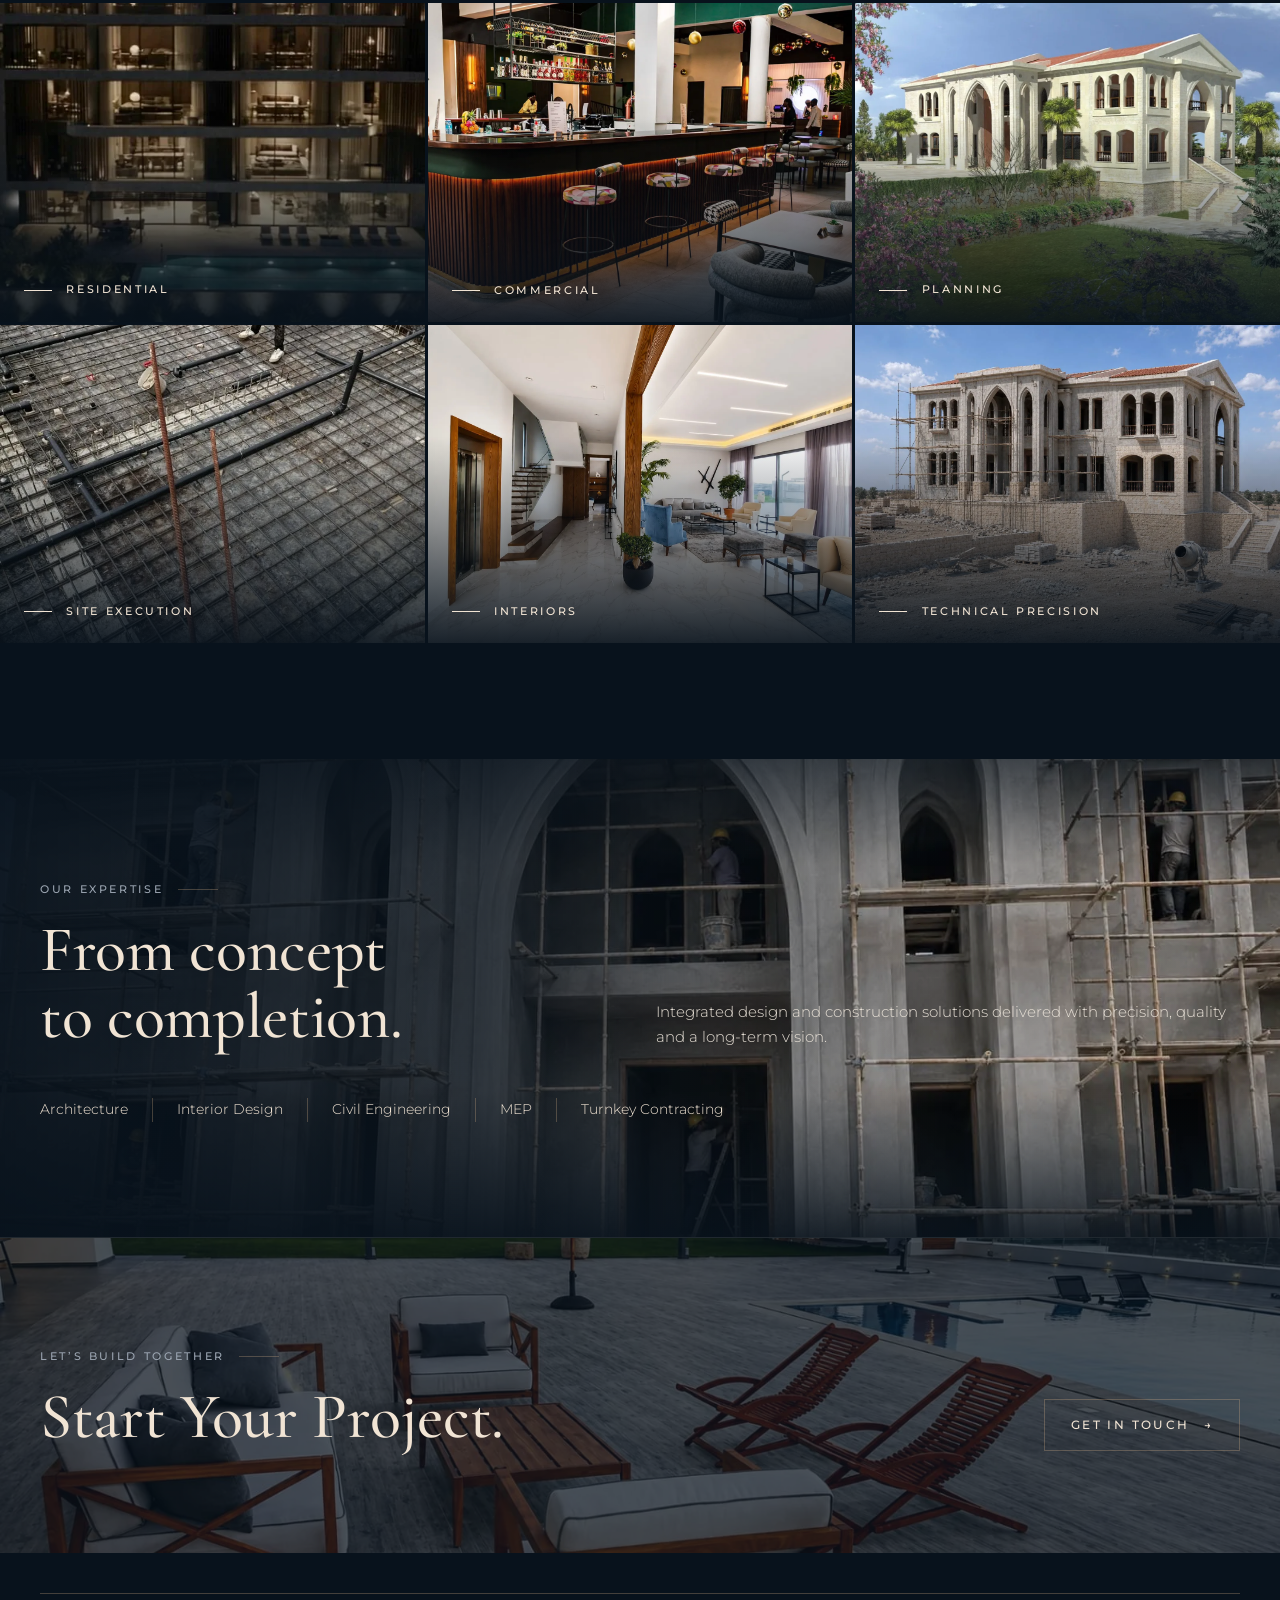
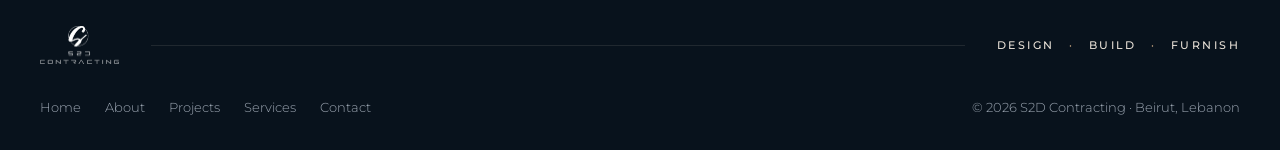
==== commit dc89c8d7: "Improve homepage CTA and header logo prominence Co-authored-by: mostafasaadcell-93 <mostafasaadcell-" ====
--- a/about.html
+++ b/about.html
@@ -20,7 +20,7 @@
   <link rel="preconnect" href="https://fonts.googleapis.com">
   <link rel="preconnect" href="https://fonts.gstatic.com" crossorigin>
   <link href="https://fonts.googleapis.com/css2?family=Cormorant+Garamond:wght@400;500;600&amp;family=Montserrat:wght@300;400;500;600&amp;display=swap" rel="stylesheet">
-  <link rel="stylesheet" href="/assets/css/site.css?v=about-hero-mobile-2">
+  <link rel="stylesheet" href="/assets/css/site.css?v=logo-prominent-1">
   <script defer src="/assets/js/images.js?v=about-video-1"></script>
   <script defer src="/assets/js/projects-data.js?v=mock1"></script>
   <script defer src="/assets/js/site.js?v=mock1"></script>
--- a/assets/css/site.css
+++ b/assets/css/site.css
@@ -22,7 +22,7 @@
 
   --shell: 76rem;
   --gutter: clamp(1rem, 4vw, 2.5rem);
-  --header-h: 5rem;
+  --header-h: 5.75rem;
   --ease: cubic-bezier(0.2, 0.7, 0.2, 1);
   color-scheme: dark;
 }
@@ -217,8 +217,12 @@
   min-height: var(--header-h);
 }
 
-.brand img { width: auto; height: 3.4rem; }
-@media (min-width: 1024px) { .brand img { height: 3.9rem; } }
+.brand { display: inline-flex; align-items: center; flex: 0 0 auto; line-height: 0; }
+.brand img { width: auto; height: 4.9rem; max-width: min(58vw, 13rem); object-fit: contain; }
+@media (min-width: 1024px) {
+  :root { --header-h: 6.6rem; }
+  .brand img { height: 5.85rem; max-width: none; }
+}
 
 .nav { display: none; }
 
@@ -406,7 +410,8 @@
   align-self: center;
   padding-block: 4rem;
 }
-.page-hero h1 { max-width: 10.5em; margin-bottom: 1.5rem; }
+.page-hero h1,
+.page-hero .about-hero-lead .h-lg { max-width: 10.5em; margin-bottom: 1.5rem; }
 .page-hero .copy { margin-bottom: 2.25rem; color: var(--text); }
 @media (min-width: 960px) {
   .page-hero .media-cover { left: 38%; }
@@ -450,9 +455,6 @@
 /* Homepage hero, phones only. Matches the mobile reference: compact type,
    stacked actions, and the villa kept bright behind the copy. */
 @media (max-width: 719px) {
-  body:has(.hero.has-pillars) { --header-h: 3.75rem; }
-  body:has(.hero.has-pillars) .brand img { height: 2.2rem; }
-  body:has(.hero.has-pillars) .header-bar { min-height: var(--header-h); }
   body:has(.hero.has-pillars) .menu { width: 2.25rem; height: 2.25rem; }
 
   .hero.has-pillars {
@@ -509,6 +511,56 @@
   .hero.has-pillars .hero-place::before,
   .hero.has-pillars .hero-place::after { width: 2.1rem; }
   .hero.has-pillars + .pillars { margin-top: 0; }
+}
+
+/* Homepage Explore Projects: a slightly larger ivory button, same place and link. */
+.hero.has-pillars .hero-actions .btn-cream {
+  min-height: 3.9rem;
+  padding: 1.05rem 2.05rem;
+  gap: 1rem;
+  background: #f7f1e8;
+  color: #08121c;
+  box-shadow: 0 8px 22px rgba(8, 18, 28, 0.14);
+  transition: background 0.35s var(--ease), transform 0.35s var(--ease), box-shadow 0.35s var(--ease);
+}
+.hero.has-pillars .hero-actions .btn-cream:hover {
+  background: #fffdf9;
+  color: #08121c;
+  transform: translateY(-2px);
+  box-shadow: 0 14px 28px rgba(8, 18, 28, 0.22);
+}
+.hero.has-pillars .hero-actions .btn-hero-ghost {
+  min-height: 3.9rem;
+  padding: 1.05rem 2.05rem;
+  background: rgba(8, 18, 28, 0.42);
+  color: #f7f1e8;
+  border: 1px solid rgba(247, 241, 232, 0.72);
+  transition: background 0.35s var(--ease), color 0.35s var(--ease), border-color 0.35s var(--ease), transform 0.35s var(--ease), box-shadow 0.35s var(--ease);
+}
+.hero.has-pillars .hero-actions .btn-hero-ghost:hover {
+  background: rgba(8, 18, 28, 0.72);
+  color: #fff;
+  border-color: #fff;
+  transform: translateY(-2px);
+  box-shadow: 0 14px 28px rgba(8, 18, 28, 0.22);
+}
+@media (max-width: 719px) {
+  .hero.has-pillars .hero-actions .btn-cream {
+    min-height: 2.55rem;
+    padding: 0.55rem 1.05rem;
+    gap: 0.55rem;
+    font-size: 0.68rem;
+    letter-spacing: 0.14em;
+    box-shadow: 0 6px 16px rgba(8, 18, 28, 0.16);
+  }
+  .hero.has-pillars .hero-actions .btn-hero-ghost {
+    min-height: 2.55rem;
+    min-width: 12.2rem;
+    padding: 0.55rem 1.05rem;
+    font-size: 0.68rem;
+    letter-spacing: 0.14em;
+    justify-content: center;
+  }
 }
 
 /* ---------- Let's Talk ---------- */
@@ -662,10 +714,28 @@
 .chips li { list-style: none; padding-inline: 1.5rem; border-left: 1px solid var(--line); }
 .chips li:first-child { padding-left: 0; border-left: 0; }
 .chips { padding: 0; margin-bottom: 0; }
+@media (max-width: 719px) {
+  .band .chips {
+    flex-direction: column;
+    align-items: flex-start;
+    gap: 0.9rem;
+  }
+  .band .chips li {
+    padding: 0;
+    border: 0;
+  }
+}
 @media (min-width: 900px) {
   .band-inner { grid-template-columns: 1fr 1fr; align-items: end; }
   .band .chips { grid-column: 1 / -1; }
 }
+
+/* Combined homepage: in-page sections clear the fixed header,
+   and the projects intro does not repeat a full page-top offset. */
+#about,
+#projects,
+#talk { scroll-margin-top: var(--header-h); }
+.home-combined .client-projects-intro { padding-top: clamp(4.5rem, 9vw, 7.5rem); }
 
 /* ---------- Projects ---------- */
 
@@ -1041,11 +1111,16 @@
 .client-contact-columns{display:grid;grid-template-columns:minmax(0,1fr) minmax(0,1.2fr);gap:clamp(2rem,5vw,5rem);align-items:start}
 .client-contact-form-side .copy{max-width:400px;margin:0 0 1.8rem}.client-contact-form{padding:0;border:0;background:none}.client-contact-form .btn{width:100%;justify-content:center}.client-contact-form .field input,.client-contact-form .field select,.client-contact-form .field textarea{border:1px solid var(--line);padding:.8rem 1rem;background:rgba(255,255,255,.015)}
 .client-contact-photo-side img{display:block;width:100%;height:clamp(290px,33vw,540px);object-fit:cover}.client-contact-details{padding-top:2rem}.client-contact-details>div{display:grid;grid-template-columns:1fr 1.1fr;gap:1rem;border-bottom:1px solid var(--line);padding:.85rem 0}.client-contact-details>div a{overflow-wrap:anywhere}.client-contact-final{min-height:480px;display:flex;align-items:center;background:linear-gradient(90deg,rgba(8,18,28,.96),rgba(8,18,28,.5) 53%,rgba(8,18,28,.1)),url('/assets/media/client-2026/contact-green.webp') center/cover}.client-contact-final-inner{width:100%;padding-block:5rem}.client-contact-final-inner .copy{max-width:365px;margin-bottom:2rem}
-.client-projects-intro{text-align:center;padding-top:calc(var(--header-h) + 5rem);padding-bottom:4rem}.client-projects-intro h1{margin:1rem 0}.client-projects-intro .copy{max-width:520px;margin:auto}.client-projects-selection{padding-bottom:5rem}.client-project-featured{display:grid;grid-template-columns:minmax(0,1.8fr) minmax(230px,.8fr);gap:clamp(1.5rem,4vw,4rem);align-items:center}.client-project-featured-image img{display:block;width:100%;height:clamp(310px,41vw,570px);object-fit:cover}.client-project-featured-text .caps{margin:1rem 0 2.5rem;color:var(--muted)}.client-project-featured-text h2{line-height:1}.client-project-card-grid{display:grid;grid-template-columns:repeat(2,minmax(0,1fr));gap:1rem;margin-top:1.25rem}.client-project-card{position:relative;display:flex;align-items:end;overflow:hidden;min-height:320px;aspect-ratio:1.55}.client-project-card:after{content:"";position:absolute;inset:0;background:linear-gradient(0deg,rgba(8,18,28,.94),transparent 58%);pointer-events:none}.client-project-card img{position:absolute;width:100%;height:100%;object-fit:cover;transition:transform .6s ease}.client-project-card:hover img{transform:scale(1.04)}.client-project-card-copy{z-index:1;position:relative;display:flex;flex-direction:column;gap:.25rem;padding:2rem}.client-project-card-copy strong{font:400 clamp(1.8rem,3vw,2.7rem)/1.08 var(--display)}.client-project-card-copy small{font-size:.7rem;letter-spacing:.16em;text-transform:uppercase}.client-project-all{border-top:1px solid var(--line);margin-top:3rem;padding-top:2rem}.client-project-all>div{display:flex;flex-wrap:wrap;gap:.9rem 1.5rem}.client-project-all a{font-size:.85rem;color:var(--text);text-decoration:underline;text-underline-offset:5px}
+.client-projects-intro{text-align:center;padding-top:calc(var(--header-h) + 5rem);padding-bottom:1.75rem}.client-projects-intro h1{margin:1rem 0}.client-projects-intro .copy{max-width:520px;margin:auto}.client-projects-selection{padding-bottom:5rem}.client-project-featured{display:grid;grid-template-columns:minmax(0,1.8fr) minmax(230px,.8fr);gap:clamp(1.5rem,4vw,4rem);align-items:center}.client-project-featured-image img{display:block;width:100%;height:clamp(310px,41vw,570px);object-fit:cover}.client-project-featured-text .caps{margin:1rem 0 2.5rem;color:var(--muted)}.client-project-featured-text h2{line-height:1}.client-project-card-grid{display:grid;grid-template-columns:repeat(2,minmax(0,1fr));gap:1rem;margin-top:1.25rem}.client-project-card{position:relative;display:flex;align-items:end;overflow:hidden;min-height:320px;aspect-ratio:1.55}.client-project-card:after{content:"";position:absolute;inset:0;background:linear-gradient(0deg,rgba(8,18,28,.94),transparent 58%);pointer-events:none}.client-project-card img{position:absolute;width:100%;height:100%;object-fit:cover;transition:transform .6s ease}.client-project-card:hover img{transform:scale(1.04)}.client-project-card-copy{z-index:1;position:relative;display:flex;flex-direction:column;gap:.25rem;padding:2rem}.client-project-card-copy strong{font:400 clamp(1.8rem,3vw,2.7rem)/1.08 var(--display)}.client-project-card-copy small{font-size:.7rem;letter-spacing:.16em;text-transform:uppercase}.client-project-all{border-top:1px solid var(--line);margin-top:3rem;padding-top:2rem}.client-project-all>div{display:flex;flex-wrap:wrap;gap:.9rem 1.5rem}.client-project-all a{font-size:.85rem;color:var(--text);text-decoration:underline;text-underline-offset:5px}
 .client-project-all .client-project-card-grid{display:grid;width:100%;gap:1rem}
-.client-project-all .client-project-card{cursor:default}
-.client-project-all .client-project-card:hover img{transform:none}
+.client-project-all .client-project-card{color:inherit;font-size:inherit;text-decoration:none}
+.client-projects-selection > .label { margin-bottom: 2rem; }
 @media(max-width:760px){.client-contact-hero{min-height:530px;max-height:none;height:75svh;align-items:end}.client-contact-hero-photo{inset:0}.client-contact-hero:after{background:linear-gradient(0deg,rgba(8,18,28,.98),rgba(8,18,28,.45) 65%,rgba(8,18,28,.15))}.client-contact-hero-inner{padding-bottom:3rem}.client-contact-hero h1{font-size:clamp(3rem,11vw,4.7rem)}.client-contact-columns{grid-template-columns:1fr}.client-contact-photo-side{order:-1}.client-contact-photo-side img{height:350px}.client-contact-final{min-height:430px}.client-project-featured{grid-template-columns:1fr}.client-project-featured-image img{height:320px}.client-project-card-grid{grid-template-columns:1fr}.client-project-card{min-height:280px}}
+@media (max-width: 759px) {
+  .client-contact-photo-side { order: 0; }
+  .client-contact-photo-side img { display: none; }
+  .client-contact-photo-side .client-contact-details { padding-top: 0; }
+}
 
 
 /* October visual corrections: preserve original photo proportions, keep hero copy in grid */
@@ -1090,12 +1165,13 @@
   .about-quality-hero .media-cover video,
   .about-quality-hero .media-cover img {
     object-fit: cover;
-    object-position: center 36%;
-    transform: scale(1.75);
-    transform-origin: center 36%;
+    object-position: center center;
+    transform: none;
   }
   .about-quality-hero .shade-left::after {
-    background: linear-gradient(180deg, rgba(var(--shade), 0.4) 0%, rgba(var(--shade), 0.08) 14%, transparent 30%);
+    background:
+      linear-gradient(180deg, rgba(8, 18, 28, 0.45) 0%, rgba(8, 18, 28, 0.08) 14%, transparent 26%),
+      linear-gradient(180deg, transparent 40%, rgba(8, 18, 28, 0.9) 58%, #08121c 70%, #08121c 100%);
   }
   .about-quality-hero .page-hero-inner { display: contents; }
   .about-quality-hero .about-hero-lead {
@@ -1105,11 +1181,12 @@
     justify-self: stretch;
     z-index: 2;
     width: 100%;
-    padding: 3.6rem 24px 1.45rem;
-    background: linear-gradient(180deg, rgba(8, 18, 28, 0) 0%, rgba(8, 18, 28, 0.3) 32%, rgba(8, 18, 28, 0.9) 64%, #08121c 84%, #08121c 100%);
+    padding: 8rem 24px 1.45rem;
+    background: linear-gradient(180deg, rgba(8, 18, 28, 0) 0%, rgba(8, 18, 28, 0.55) 30%, rgba(8, 18, 28, 0.94) 54%, #08121c 72%, #08121c 100%);
   }
   .about-quality-hero .about-hero-lead .label { margin-bottom: 0.5rem; }
-  .about-quality-hero h1 {
+  .about-quality-hero h1,
+  .about-quality-hero .about-hero-lead .h-lg {
     max-width: none;
     margin-bottom: 0.8rem;
     font-size: clamp(2rem, 8.2vw, 2.375rem);
